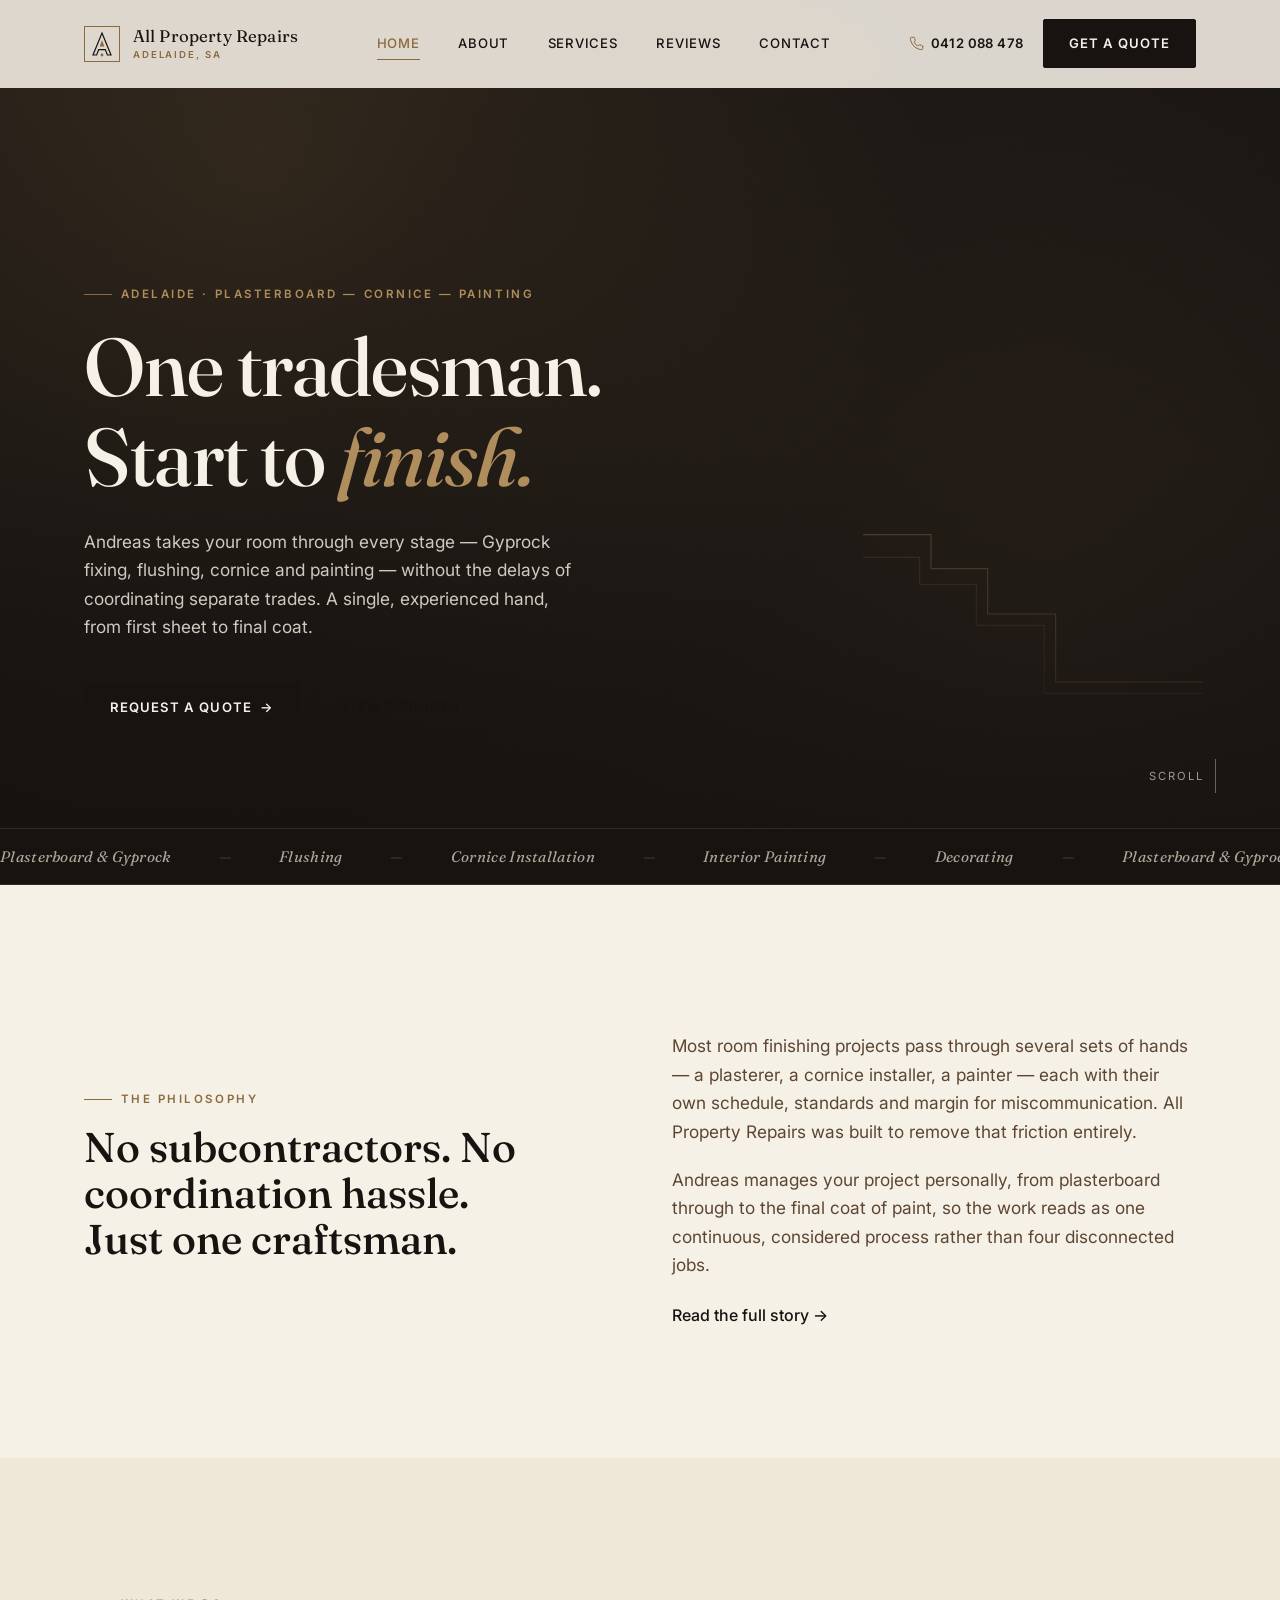
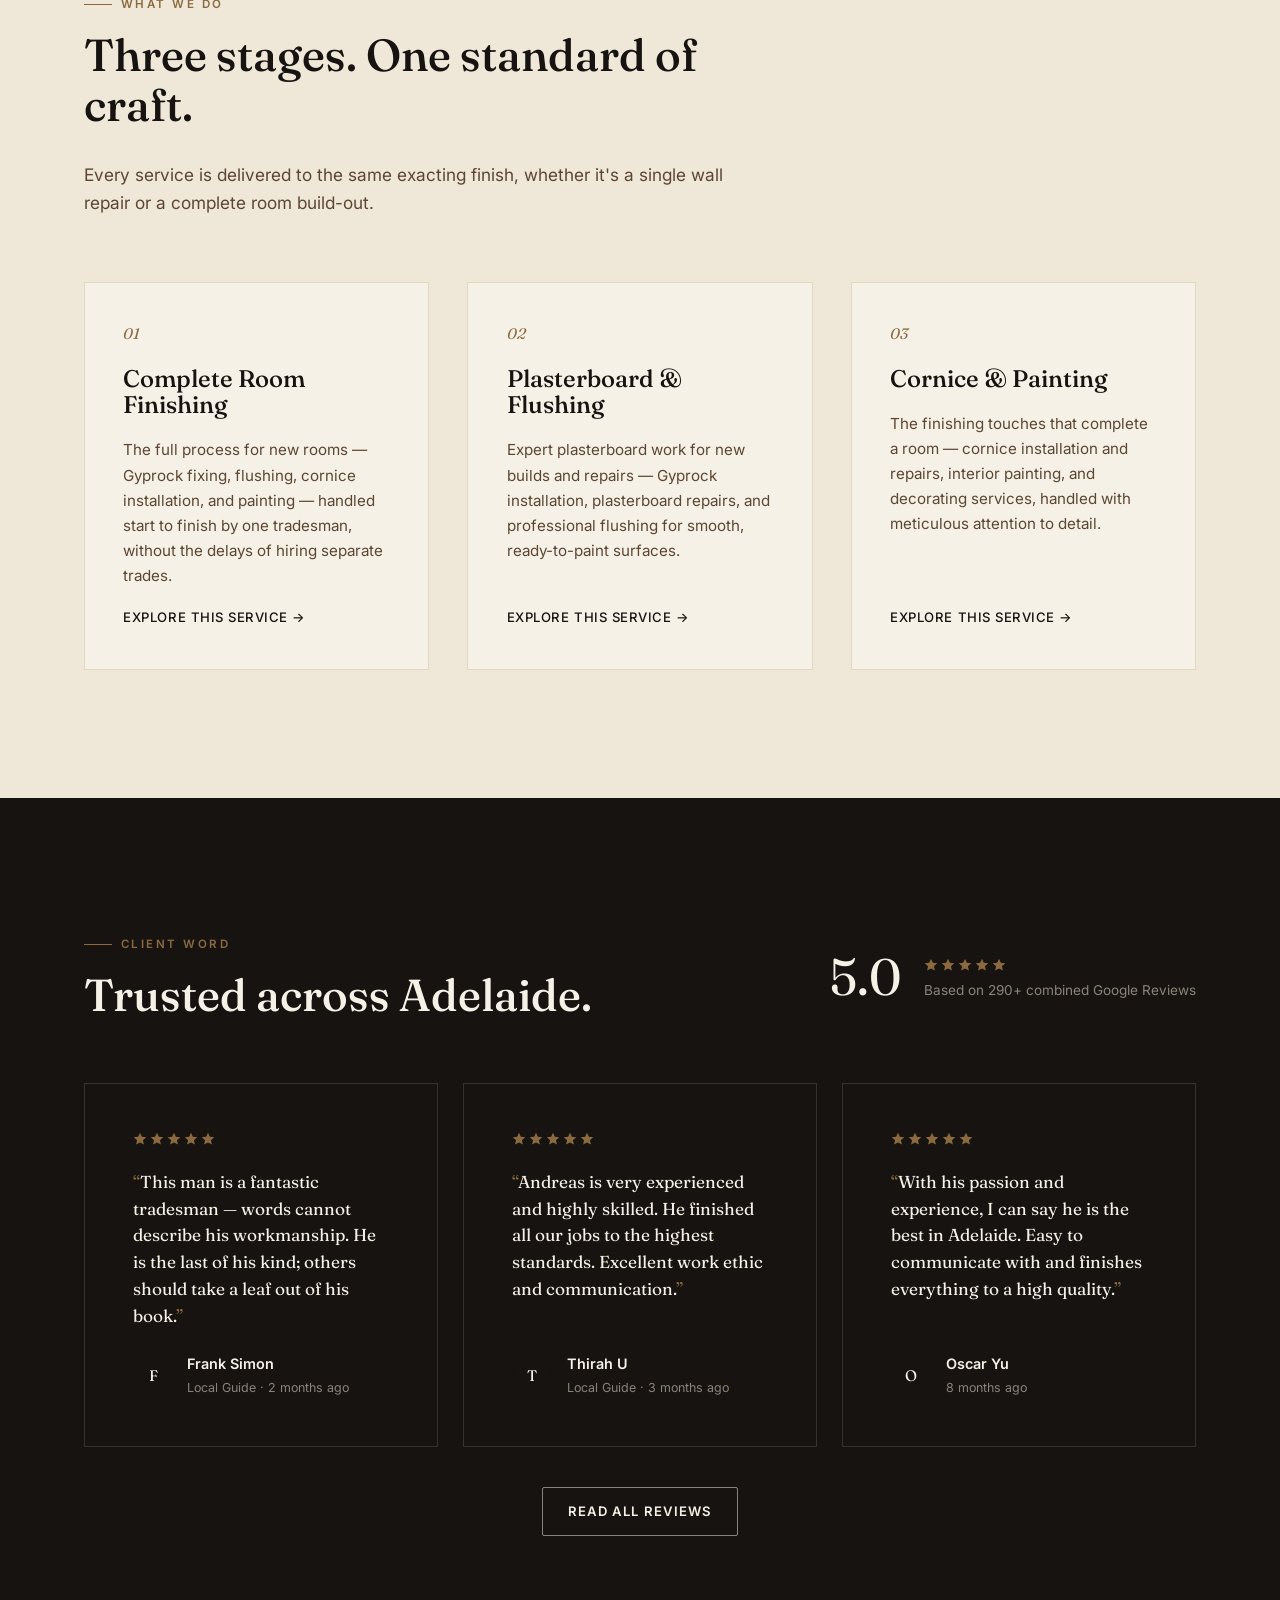
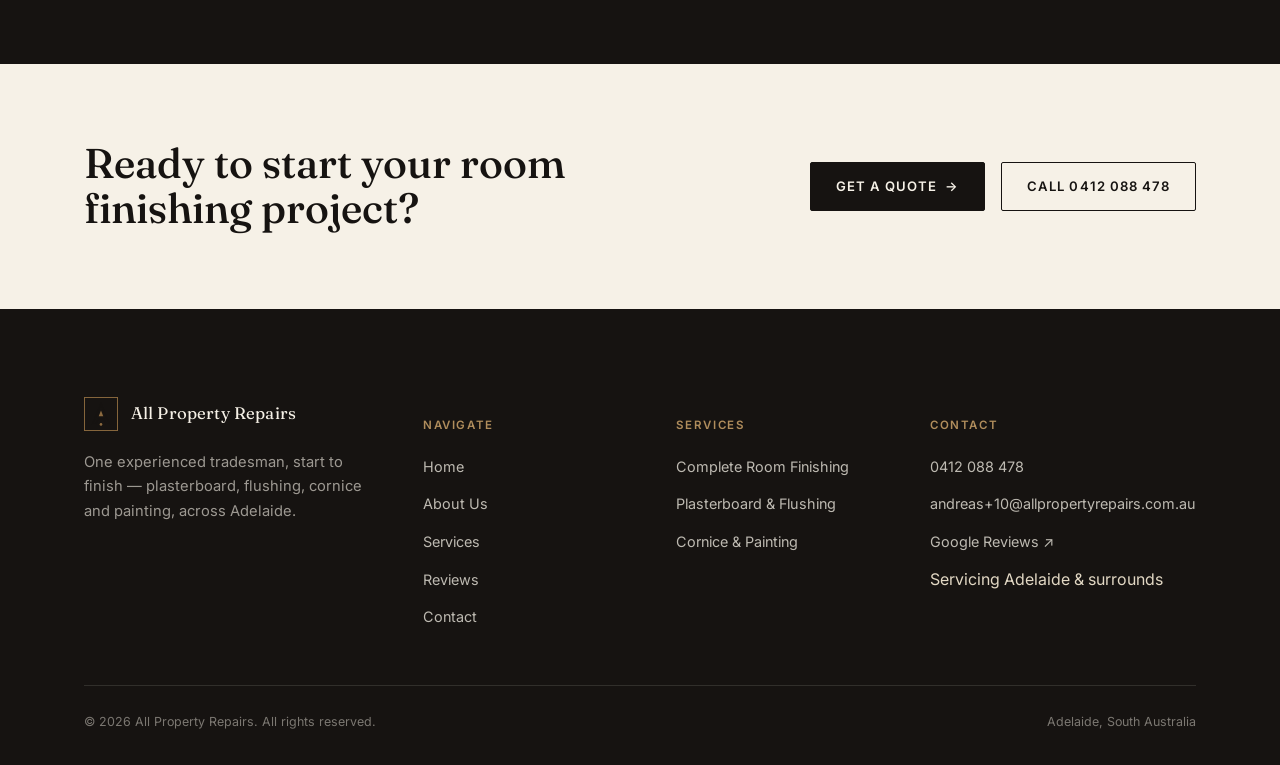
==== index.html @ ee477f28 "Build All Property Repairs site — luxury editorial multi-page design Five-page static HTML/CSS/JS si" ====
<!doctype html>
<html lang="en">
<head>
<meta charset="UTF-8">
<script>document.documentElement.classList.add('js')</script>
<meta name="viewport" content="width=device-width, initial-scale=1.0">
<title>All Property Repairs — One Tradesman, Start to Finish | Adelaide</title>
<meta name="description" content="All Property Repairs — Gyprock plasterboard, flushing, cornice and painting, completed start to finish by one experienced tradesman. Servicing Adelaide.">
<link rel="icon" type="image/svg+xml" href="assets/favicon.svg">
<link rel="stylesheet" href="css/style.css">
</head>
<body>
<a class="skip-link" href="#main">Skip to content</a>

<header class="site-header">
  <div class="container nav-row">
    <a href="index.html" class="brand">
      <img src="assets/logo.svg" alt="" class="brand-mark" width="36" height="36">
      <span class="brand-word">All Property Repairs<small>Adelaide, SA</small></span>
    </a>
    <nav class="nav-links" aria-label="Primary">
      <a href="index.html" aria-current="page">Home</a>
      <a href="about.html">About</a>
      <a href="services.html">Services</a>
      <a href="reviews.html">Reviews</a>
      <a href="contact.html">Contact</a>
    </nav>
    <div class="nav-actions">
      <a class="nav-phone" href="tel:+61412088478">
        <svg viewBox="0 0 24 24" fill="none" stroke-width="1.6" stroke-linecap="round" stroke-linejoin="round"><path d="M22 16.92v3a2 2 0 0 1-2.18 2 19.79 19.79 0 0 1-8.63-3.07 19.5 19.5 0 0 1-6-6 19.79 19.79 0 0 1-3.07-8.67A2 2 0 0 1 4.11 2h3a2 2 0 0 1 2 1.72c.127.96.362 1.903.7 2.81a2 2 0 0 1-.45 2.11L8.09 9.91a16 16 0 0 0 6 6l1.27-1.27a2 2 0 0 1 2.11-.45c.907.338 1.85.573 2.81.7A2 2 0 0 1 22 16.92z"/></svg>
        0412 088 478
      </a>
      <a class="btn btn-primary" href="contact.html">Get a Quote</a>
      <button class="nav-toggle" aria-label="Toggle menu" aria-expanded="false"><span></span><span></span><span></span></button>
    </div>
  </div>
</header>

<div class="mobile-panel">
  <a href="index.html">Home</a>
  <a href="about.html">About</a>
  <a href="services.html">Services</a>
  <a href="reviews.html">Reviews</a>
  <a href="contact.html">Contact</a>
  <a class="btn btn-primary" href="tel:+61412088478">Call 0412 088 478</a>
</div>

<main id="main">

  <!-- HERO — placeholder texture panel stands in for a photograph of finished room/cornice work. Swap .hero-media contents for a real photo when available. -->
  <section class="hero">
    <div class="hero-media">
      <div class="texture-panel">
        <svg class="motif motif-cornice" viewBox="0 0 300 220" preserveAspectRatio="xMidYMid meet">
          <path d="M0 20 H60 V50 H110 V90 H170 V150 H300" />
          <path d="M0 40 H50 V64 H100 V100 H160 V160 H300" opacity="0.5"/>
        </svg>
      </div>
    </div>
    <div class="container hero-inner">
      <span class="eyebrow">Adelaide · Plasterboard — Cornice — Painting</span>
      <h1>One tradesman.<br>Start to <em>finish.</em></h1>
      <p class="hero-lede">Andreas takes your room through every stage — Gyprock fixing, flushing, cornice and painting — without the delays of coordinating separate trades. A single, experienced hand, from first sheet to final coat.</p>
      <div class="hero-actions">
        <a class="btn btn-primary" href="contact.html">Request a Quote <span class="btn-arrow">→</span></a>
        <a class="btn btn-ghost" href="services.html">View Services</a>
      </div>
    </div>
    <div class="hero-scroll"><span>Scroll</span><span class="line"></span></div>
  </section>

  <div class="strip" aria-hidden="true">
    <div class="strip-track">
      <span>Plasterboard &amp; Gyprock</span><span>Flushing</span><span>Cornice Installation</span><span>Interior Painting</span><span>Decorating</span>
      <span>Plasterboard &amp; Gyprock</span><span>Flushing</span><span>Cornice Installation</span><span>Interior Painting</span><span>Decorating</span>
    </div>
  </div>

  <!-- INTRO -->
  <section class="section">
    <div class="container grid-2 reveal">
      <div>
        <span class="eyebrow">The Philosophy</span>
        <h2 style="margin-top:1rem; font-size:clamp(1.9rem,3.4vw,2.6rem); max-width:16ch;">No subcontractors. No coordination hassle. Just one craftsman.</h2>
      </div>
      <div>
        <p class="lede">Most room finishing projects pass through several sets of hands — a plasterer, a cornice installer, a painter — each with their own schedule, standards and margin for miscommunication. All Property Repairs was built to remove that friction entirely.</p>
        <p class="lede" style="margin-top:1.2rem;">Andreas manages your project personally, from plasterboard through to the final coat of paint, so the work reads as one continuous, considered process rather than four disconnected jobs.</p>
        <a class="text-link" href="about.html" style="margin-top:1.4rem; display:inline-block;">Read the full story →</a>
      </div>
    </div>
  </section>

  <!-- PILLARS -->
  <section class="section section--dim">
    <div class="container">
      <div class="kicker-row reveal">
        <div>
          <span class="eyebrow">What We Do</span>
          <h2 style="margin-top:1rem; font-size:clamp(2rem,3.6vw,2.8rem);">Three stages. One standard of craft.</h2>
        </div>
        <p class="lede" style="margin:0;">Every service is delivered to the same exacting finish, whether it's a single wall repair or a complete room build-out.</p>
      </div>

      <div class="grid-3 reveal-stagger">
        <article class="pillar">
          <span class="pillar-num">01</span>
          <h3>Complete Room Finishing</h3>
          <p>The full process for new rooms — Gyprock fixing, flushing, cornice installation, and painting — handled start to finish by one tradesman, without the delays of hiring separate trades.</p>
          <a class="text-link" href="services.html#room-finishing">Explore this service →</a>
        </article>
        <article class="pillar">
          <span class="pillar-num">02</span>
          <h3>Plasterboard &amp; Flushing</h3>
          <p>Expert plasterboard work for new builds and repairs — Gyprock installation, plasterboard repairs, and professional flushing for smooth, ready-to-paint surfaces.</p>
          <a class="text-link" href="services.html#plasterboard">Explore this service →</a>
        </article>
        <article class="pillar">
          <span class="pillar-num">03</span>
          <h3>Cornice &amp; Painting</h3>
          <p>The finishing touches that complete a room — cornice installation and repairs, interior painting, and decorating services, handled with meticulous attention to detail.</p>
          <a class="text-link" href="services.html#cornice-painting">Explore this service →</a>
        </article>
      </div>
    </div>
  </section>

  <!-- REVIEW TEASER -->
  <section class="section section--ink">
    <div class="container">
      <div class="kicker-row reveal">
        <div>
          <span class="eyebrow">Client Word</span>
          <h2 style="margin-top:1rem; font-size:clamp(2rem,3.6vw,2.8rem); color:var(--bone);">Trusted across Adelaide.</h2>
        </div>
        <div class="rating-summary">
          <span class="num" style="color:var(--bone);">5.0</span>
          <div>
            <span class="stars" aria-hidden="true">
              <svg viewBox="0 0 20 20"><path d="M10 1l2.6 5.9 6.4.6-4.8 4.3 1.4 6.2L10 14.9 4.4 18l1.4-6.2L1 7.5l6.4-.6L10 1z"/></svg>
              <svg viewBox="0 0 20 20"><path d="M10 1l2.6 5.9 6.4.6-4.8 4.3 1.4 6.2L10 14.9 4.4 18l1.4-6.2L1 7.5l6.4-.6L10 1z"/></svg>
              <svg viewBox="0 0 20 20"><path d="M10 1l2.6 5.9 6.4.6-4.8 4.3 1.4 6.2L10 14.9 4.4 18l1.4-6.2L1 7.5l6.4-.6L10 1z"/></svg>
              <svg viewBox="0 0 20 20"><path d="M10 1l2.6 5.9 6.4.6-4.8 4.3 1.4 6.2L10 14.9 4.4 18l1.4-6.2L1 7.5l6.4-.6L10 1z"/></svg>
              <svg viewBox="0 0 20 20"><path d="M10 1l2.6 5.9 6.4.6-4.8 4.3 1.4 6.2L10 14.9 4.4 18l1.4-6.2L1 7.5l6.4-.6L10 1z"/></svg>
            </span>
            <p class="meta">Based on 290+ combined Google Reviews</p>
          </div>
        </div>
      </div>

      <div class="teaser-grid reveal-stagger">
        <article class="review-card" style="background:transparent; border-color:rgba(246,241,231,0.14);">
          <span class="stars" aria-hidden="true">
            <svg viewBox="0 0 20 20"><path d="M10 1l2.6 5.9 6.4.6-4.8 4.3 1.4 6.2L10 14.9 4.4 18l1.4-6.2L1 7.5l6.4-.6L10 1z"/></svg>
            <svg viewBox="0 0 20 20"><path d="M10 1l2.6 5.9 6.4.6-4.8 4.3 1.4 6.2L10 14.9 4.4 18l1.4-6.2L1 7.5l6.4-.6L10 1z"/></svg>
            <svg viewBox="0 0 20 20"><path d="M10 1l2.6 5.9 6.4.6-4.8 4.3 1.4 6.2L10 14.9 4.4 18l1.4-6.2L1 7.5l6.4-.6L10 1z"/></svg>
            <svg viewBox="0 0 20 20"><path d="M10 1l2.6 5.9 6.4.6-4.8 4.3 1.4 6.2L10 14.9 4.4 18l1.4-6.2L1 7.5l6.4-.6L10 1z"/></svg>
            <svg viewBox="0 0 20 20"><path d="M10 1l2.6 5.9 6.4.6-4.8 4.3 1.4 6.2L10 14.9 4.4 18l1.4-6.2L1 7.5l6.4-.6L10 1z"/></svg>
          </span>
          <p class="review-quote" style="color:var(--bone);">This man is a fantastic tradesman — words cannot describe his workmanship. He is the last of his kind; others should take a leaf out of his book.</p>
          <div class="review-byline">
            <span class="review-avatar">F</span>
            <div><p class="review-name" style="color:var(--bone);">Frank Simon</p><p class="review-date">Local Guide · 2 months ago</p></div>
          </div>
        </article>
        <article class="review-card" style="background:transparent; border-color:rgba(246,241,231,0.14);">
          <span class="stars" aria-hidden="true">
            <svg viewBox="0 0 20 20"><path d="M10 1l2.6 5.9 6.4.6-4.8 4.3 1.4 6.2L10 14.9 4.4 18l1.4-6.2L1 7.5l6.4-.6L10 1z"/></svg>
            <svg viewBox="0 0 20 20"><path d="M10 1l2.6 5.9 6.4.6-4.8 4.3 1.4 6.2L10 14.9 4.4 18l1.4-6.2L1 7.5l6.4-.6L10 1z"/></svg>
            <svg viewBox="0 0 20 20"><path d="M10 1l2.6 5.9 6.4.6-4.8 4.3 1.4 6.2L10 14.9 4.4 18l1.4-6.2L1 7.5l6.4-.6L10 1z"/></svg>
            <svg viewBox="0 0 20 20"><path d="M10 1l2.6 5.9 6.4.6-4.8 4.3 1.4 6.2L10 14.9 4.4 18l1.4-6.2L1 7.5l6.4-.6L10 1z"/></svg>
            <svg viewBox="0 0 20 20"><path d="M10 1l2.6 5.9 6.4.6-4.8 4.3 1.4 6.2L10 14.9 4.4 18l1.4-6.2L1 7.5l6.4-.6L10 1z"/></svg>
          </span>
          <p class="review-quote" style="color:var(--bone);">Andreas is very experienced and highly skilled. He finished all our jobs to the highest standards. Excellent work ethic and communication.</p>
          <div class="review-byline">
            <span class="review-avatar">T</span>
            <div><p class="review-name" style="color:var(--bone);">Thirah U</p><p class="review-date">Local Guide · 3 months ago</p></div>
          </div>
        </article>
        <article class="review-card" style="background:transparent; border-color:rgba(246,241,231,0.14);">
          <span class="stars" aria-hidden="true">
            <svg viewBox="0 0 20 20"><path d="M10 1l2.6 5.9 6.4.6-4.8 4.3 1.4 6.2L10 14.9 4.4 18l1.4-6.2L1 7.5l6.4-.6L10 1z"/></svg>
            <svg viewBox="0 0 20 20"><path d="M10 1l2.6 5.9 6.4.6-4.8 4.3 1.4 6.2L10 14.9 4.4 18l1.4-6.2L1 7.5l6.4-.6L10 1z"/></svg>
            <svg viewBox="0 0 20 20"><path d="M10 1l2.6 5.9 6.4.6-4.8 4.3 1.4 6.2L10 14.9 4.4 18l1.4-6.2L1 7.5l6.4-.6L10 1z"/></svg>
            <svg viewBox="0 0 20 20"><path d="M10 1l2.6 5.9 6.4.6-4.8 4.3 1.4 6.2L10 14.9 4.4 18l1.4-6.2L1 7.5l6.4-.6L10 1z"/></svg>
            <svg viewBox="0 0 20 20"><path d="M10 1l2.6 5.9 6.4.6-4.8 4.3 1.4 6.2L10 14.9 4.4 18l1.4-6.2L1 7.5l6.4-.6L10 1z"/></svg>
          </span>
          <p class="review-quote" style="color:var(--bone);">With his passion and experience, I can say he is the best in Adelaide. Easy to communicate with and finishes everything to a high quality.</p>
          <div class="review-byline">
            <span class="review-avatar">O</span>
            <div><p class="review-name" style="color:var(--bone);">Oscar Yu</p><p class="review-date">8 months ago</p></div>
          </div>
        </article>
      </div>

      <div style="margin-top:2.5rem; text-align:center;">
        <a class="btn btn-ghost" href="reviews.html">Read All Reviews</a>
      </div>
    </div>
  </section>

  <!-- CTA -->
  <section class="section section--tight">
    <div class="container cta-band reveal">
      <h2 style="font-size:clamp(1.9rem,3.4vw,2.6rem);">Ready to start your room finishing project?</h2>
      <div style="display:flex; gap:1rem; flex-wrap:wrap;">
        <a class="btn btn-primary" href="contact.html">Get a Quote <span class="btn-arrow">→</span></a>
        <a class="btn btn-ghost" href="tel:+61412088478">Call 0412 088 478</a>
      </div>
    </div>
  </section>

</main>

<footer class="site-footer">
  <div class="container">
    <div class="footer-grid">
      <div>
        <div class="footer-brand">
          <img src="assets/logo.svg" alt="" width="34" height="34">
          <span class="brand-word">All Property Repairs</span>
        </div>
        <p class="footer-tagline">One experienced tradesman, start to finish — plasterboard, flushing, cornice and painting, across Adelaide.</p>
      </div>
      <div class="footer-col">
        <h5>Navigate</h5>
        <ul>
          <li><a href="index.html">Home</a></li>
          <li><a href="about.html">About Us</a></li>
          <li><a href="services.html">Services</a></li>
          <li><a href="reviews.html">Reviews</a></li>
          <li><a href="contact.html">Contact</a></li>
        </ul>
      </div>
      <div class="footer-col">
        <h5>Services</h5>
        <ul>
          <li><a href="services.html#room-finishing">Complete Room Finishing</a></li>
          <li><a href="services.html#plasterboard">Plasterboard &amp; Flushing</a></li>
          <li><a href="services.html#cornice-painting">Cornice &amp; Painting</a></li>
        </ul>
      </div>
      <div class="footer-col">
        <h5>Contact</h5>
        <ul>
          <li><a href="tel:+61412088478">0412 088 478</a></li>
          <li><a href="mailto:andreas+10@allpropertyrepairs.com.au">andreas+10@allpropertyrepairs.com.au</a></li>
          <li><a href="https://maps.app.goo.gl/VsacdQQxWC1RT7kN8" target="_blank" rel="noopener">Google Reviews ↗</a></li>
          <li>Servicing Adelaide &amp; surrounds</li>
        </ul>
      </div>
    </div>
    <div class="footer-bottom">
      <span>© 2026 All Property Repairs. All rights reserved.</span>
      <span>Adelaide, South Australia</span>
    </div>
  </div>
</footer>

<script src="js/main.js"></script>
</body>
</html>
---- css/style.css ----
/* =========================================================================
   All Property Repairs — "The Sole Craftsman" design system
   One tradesman, start to finish. Editorial, restrained, materials-led.
   ========================================================================= */

@import url('https://fonts.googleapis.com/css2?family=Fraunces:ital,opsz,wght@0,9..144,300;0,9..144,400;0,9..144,500;0,9..144,600;1,9..144,400;1,9..144,500&family=Inter:wght@300;400;500;600&display=swap');

:root {
  /* Palette */
  --ink: #161311;
  --ink-soft: #2b2622;
  --bone: #f6f1e7;
  --bone-dim: #efe8d9;
  --bone-line: #e2d8c4;
  --brass: #8c6a3f;
  --brass-light: #b08d5c;
  --umber: #5c4632;
  --stone: #8a8378;
  --stone-light: #b8b1a4;
  --ok: #4c6b4f;
  --err: #8c3f3f;

  /* Type */
  --font-display: 'Fraunces', Georgia, 'Times New Roman', serif;
  --font-body: 'Inter', -apple-system, BlinkMacSystemFont, sans-serif;

  /* Rhythm */
  --gutter: clamp(1.5rem, 5vw, 5rem);
  --section-y: clamp(4.5rem, 10vw, 9rem);
  --radius: 2px;
  --ease: cubic-bezier(0.22, 1, 0.36, 1);
  --nav-h: 88px;
}

* { box-sizing: border-box; }
html { scroll-behavior: smooth; }
@media (prefers-reduced-motion: reduce) {
  html { scroll-behavior: auto; }
  * { animation-duration: 0.001ms !important; animation-iteration-count: 1 !important; transition-duration: 0.001ms !important; }
}

body {
  margin: 0;
  background: var(--bone);
  color: var(--ink);
  font-family: var(--font-body);
  font-weight: 400;
  font-size: 16px;
  line-height: 1.65;
  -webkit-font-smoothing: antialiased;
  text-rendering: optimizeLegibility;
}

img { max-width: 100%; display: block; }
a { color: inherit; text-decoration: none; }
button { font-family: inherit; cursor: pointer; }
ul { margin: 0; padding: 0; list-style: none; }
h1, h2, h3, h4 { font-family: var(--font-display); font-weight: 500; line-height: 1.1; margin: 0; color: var(--ink); }
p { margin: 0; }

.container {
  max-width: 1240px;
  margin-inline: auto;
  padding-inline: var(--gutter);
}

.eyebrow {
  display: inline-flex;
  align-items: center;
  gap: 0.75em;
  font-family: var(--font-body);
  font-size: 0.72rem;
  letter-spacing: 0.22em;
  text-transform: uppercase;
  color: var(--brass);
  font-weight: 600;
}
.eyebrow::before {
  content: '';
  width: 28px;
  height: 1px;
  background: var(--brass);
  display: inline-block;
}

.section { padding-block: var(--section-y); }
.section--tight { padding-block: clamp(3rem, 6vw, 5rem); }
.section--ink { background: var(--ink); color: var(--bone); }
.section--ink h1, .section--ink h2, .section--ink h3 { color: var(--bone); }
.section--dim { background: var(--bone-dim); }

.hr {
  border: none;
  border-top: 1px solid var(--bone-line);
  margin: 0;
}
.section--ink .hr { border-top-color: rgba(246,241,231,0.14); }

/* ---------------------------------------------------------------------
   Buttons
   --------------------------------------------------------------------- */
.btn {
  position: relative;
  display: inline-flex;
  align-items: center;
  gap: 0.6em;
  padding: 0.95em 1.9em;
  font-size: 0.82rem;
  letter-spacing: 0.08em;
  text-transform: uppercase;
  font-weight: 600;
  border: 1px solid transparent;
  border-radius: var(--radius);
  transition: all 0.45s var(--ease);
  white-space: nowrap;
}
.btn-primary {
  background: var(--ink);
  color: var(--bone);
  border-color: var(--ink);
}
.btn-primary:hover { background: var(--brass); border-color: var(--brass); color: var(--ink); transform: translateY(-2px); }
.btn-ghost {
  background: transparent;
  color: var(--ink);
  border-color: var(--ink);
}
.btn-ghost:hover { background: var(--ink); color: var(--bone); transform: translateY(-2px); }
.section--ink .btn-ghost { color: var(--bone); border-color: rgba(246,241,231,0.5); }
.section--ink .btn-ghost:hover { background: var(--bone); color: var(--ink); border-color: var(--bone); }
.btn-arrow { transition: transform 0.4s var(--ease); }
.btn:hover .btn-arrow { transform: translateX(4px); }

.text-link {
  position: relative;
  font-weight: 500;
  padding-bottom: 2px;
  background-image: linear-gradient(var(--brass), var(--brass));
  background-size: 0% 1px;
  background-position: left bottom;
  background-repeat: no-repeat;
  transition: background-size 0.4s var(--ease);
}
.text-link:hover { background-size: 100% 1px; }

/* ---------------------------------------------------------------------
   Nav
   --------------------------------------------------------------------- */
.site-header {
  position: fixed;
  top: 0; left: 0; right: 0;
  z-index: 500;
  height: var(--nav-h);
  display: flex;
  align-items: center;
  background: rgba(246,241,231,0.88);
  backdrop-filter: saturate(140%) blur(10px);
  -webkit-backdrop-filter: saturate(140%) blur(10px);
  border-bottom: 1px solid transparent;
  transition: height 0.45s var(--ease), border-color 0.45s var(--ease), background 0.45s var(--ease);
}
.site-header.is-condensed {
  height: 66px;
  border-bottom-color: var(--bone-line);
}
.nav-row {
  width: 100%;
  display: flex;
  align-items: center;
  justify-content: space-between;
  gap: 2rem;
}
.brand {
  display: flex;
  align-items: center;
  gap: 0.8rem;
  flex-shrink: 0;
}
.brand-mark { width: 36px; height: 36px; flex-shrink: 0; }
.brand-word {
  font-family: var(--font-display);
  font-size: 1.05rem;
  letter-spacing: 0.01em;
  line-height: 1.15;
}
.brand-word small {
  display: block;
  font-family: var(--font-body);
  font-size: 0.6rem;
  letter-spacing: 0.2em;
  text-transform: uppercase;
  color: var(--brass);
  font-weight: 600;
  margin-top: 2px;
}

.nav-links {
  display: flex;
  align-items: center;
  gap: clamp(1.4rem, 3vw, 2.6rem);
}
.nav-links a {
  position: relative;
  font-size: 0.82rem;
  letter-spacing: 0.06em;
  text-transform: uppercase;
  font-weight: 500;
  padding-block: 6px;
}
.nav-links a::after {
  content: '';
  position: absolute;
  left: 0; right: 0; bottom: 0;
  height: 1px;
  background: var(--brass);
  transform: scaleX(0);
  transform-origin: left;
  transition: transform 0.4s var(--ease);
}
.nav-links a:hover::after,
.nav-links a[aria-current="page"]::after { transform: scaleX(1); }
.nav-links a[aria-current="page"] { color: var(--brass); }

.nav-actions { display: flex; align-items: center; gap: 1.2rem; }
.nav-phone {
  display: flex;
  align-items: center;
  gap: 0.5em;
  font-size: 0.82rem;
  font-weight: 600;
  letter-spacing: 0.03em;
}
.nav-phone svg { width: 15px; height: 15px; stroke: var(--brass); }

.nav-toggle {
  display: none;
  flex-direction: column;
  gap: 5px;
  background: none;
  border: none;
  padding: 6px;
  z-index: 600;
}
.nav-toggle span {
  width: 24px; height: 1.5px; background: var(--ink);
  transition: transform 0.35s var(--ease), opacity 0.35s var(--ease);
}
.nav-toggle.is-open span:nth-child(1) { transform: translateY(6.5px) rotate(45deg); }
.nav-toggle.is-open span:nth-child(2) { opacity: 0; }
.nav-toggle.is-open span:nth-child(3) { transform: translateY(-6.5px) rotate(-45deg); }

.mobile-panel {
  position: fixed;
  inset: 0;
  top: var(--nav-h);
  background: var(--bone);
  z-index: 400;
  display: flex;
  flex-direction: column;
  justify-content: center;
  gap: 2rem;
  padding: 2rem var(--gutter) 4rem;
  transform: translateY(-8px);
  opacity: 0;
  visibility: hidden;
  transition: opacity 0.4s var(--ease), transform 0.4s var(--ease), visibility 0.4s;
}
.mobile-panel.is-open { opacity: 1; transform: translateY(0); visibility: visible; }
.mobile-panel a {
  font-family: var(--font-display);
  font-size: 2rem;
  font-weight: 500;
  border-bottom: 1px solid var(--bone-line);
  padding-bottom: 1rem;
}
.mobile-panel .btn { align-self: flex-start; margin-top: 1rem; }

body.nav-open { overflow: hidden; }

@media (max-width: 880px) {
  .nav-links, .nav-phone, .nav-actions .btn-primary { display: none; }
  .nav-toggle { display: flex; }
}

/* ---------------------------------------------------------------------
   Hero
   --------------------------------------------------------------------- */
.hero {
  min-height: 92vh;
  display: flex;
  align-items: flex-end;
  padding-top: var(--nav-h);
  position: relative;
  overflow: hidden;
  background: var(--ink);
  color: var(--bone);
}
.hero-media {
  position: absolute;
  inset: 0;
  z-index: 0;
}
.hero-media .texture-panel { width: 100%; height: 100%; }
.hero-media::after {
  content: '';
  position: absolute;
  inset: 0;
  background: linear-gradient(180deg, rgba(22,19,17,0.35) 0%, rgba(22,19,17,0.55) 55%, rgba(22,19,17,0.94) 100%);
}
.hero-inner {
  position: relative;
  z-index: 2;
  width: 100%;
  padding-block: clamp(3rem, 8vw, 6rem);
}
.hero .eyebrow { color: var(--brass-light); }
.hero h1 {
  color: var(--bone);
  font-size: clamp(2.6rem, 6.4vw, 5.4rem);
  max-width: 16ch;
  margin-top: 1.1rem;
  letter-spacing: -0.01em;
}
.hero h1 em {
  font-style: italic;
  color: var(--brass-light);
}
.hero-lede {
  max-width: 46ch;
  margin-top: 1.6rem;
  font-size: 1.08rem;
  color: rgba(246,241,231,0.82);
}
.hero-actions { display: flex; gap: 1rem; flex-wrap: wrap; margin-top: 2.6rem; }
.hero-scroll {
  position: absolute;
  right: var(--gutter);
  bottom: 2.2rem;
  z-index: 2;
  display: flex;
  align-items: center;
  gap: 0.7rem;
  color: rgba(246,241,231,0.6);
  font-size: 0.7rem;
  letter-spacing: 0.18em;
  text-transform: uppercase;
}
.hero-scroll .line { width: 1px; height: 34px; background: rgba(246,241,231,0.35); position: relative; overflow: hidden; }
.hero-scroll .line::after {
  content: ''; position: absolute; top: -100%; left: 0; width: 100%; height: 100%;
  background: var(--brass-light); animation: scrollline 2.2s var(--ease) infinite;
}
@keyframes scrollline { 0% { top: -100%; } 60% { top: 100%; } 100% { top: 100%; } }

/* ---------------------------------------------------------------------
   Texture panels (placeholder imagery — CSS/SVG built, no external assets)
   --------------------------------------------------------------------- */
.texture-panel {
  position: relative;
  background: var(--ink);
  overflow: hidden;
  isolation: isolate;
}
.texture-panel::before {
  content: '';
  position: absolute; inset: 0;
  background-image:
    radial-gradient(circle at 20% 20%, rgba(140,106,63,0.35), transparent 55%),
    radial-gradient(circle at 82% 78%, rgba(92,70,50,0.55), transparent 60%),
    linear-gradient(155deg, #201b17 0%, #161311 45%, #0f0d0b 100%);
}
.texture-panel::after {
  content: '';
  position: absolute; inset: 0;
  opacity: 0.5;
  background-image: url("data:image/svg+xml,%3Csvg xmlns='http://www.w3.org/2000/svg' width='160' height='160'%3E%3Cfilter id='n'%3E%3CfeTurbulence type='fractalNoise' baseFrequency='0.9' numOctaves='2' stitchTiles='stitch'/%3E%3CfeColorMatrix type='saturate' values='0'/%3E%3C/filter%3E%3Crect width='100%25' height='100%25' filter='url(%23n)' opacity='0.28'/%3E%3C/svg%3E");
  mix-blend-mode: overlay;
}
.texture-panel .motif { position: absolute; z-index: 1; opacity: 0.9; }
.texture-panel--bone {
  background: var(--bone-dim);
}
.texture-panel--bone::before {
  background-image:
    radial-gradient(circle at 15% 15%, rgba(140,106,63,0.18), transparent 55%),
    linear-gradient(155deg, #f2ead9 0%, #efe8d9 60%, #e6dcc4 100%);
}
.texture-panel--bone::after { opacity: 0.18; }

/* Cornice-profile line motif (SVG, inline) */
.motif-cornice {
  position: absolute; right: 6%; bottom: 8%; width: 46%; max-width: 340px;
  stroke: var(--brass-light); stroke-width: 1; fill: none; opacity: 0.55;
}
.texture-panel--bone .motif-cornice { stroke: var(--brass); opacity: 0.4; }

/* ---------------------------------------------------------------------
   Marquee strip
   --------------------------------------------------------------------- */
.strip {
  background: var(--ink);
  color: var(--bone-line);
  padding-block: 0.9rem;
  overflow: hidden;
  white-space: nowrap;
  border-top: 1px solid rgba(246,241,231,0.1);
  border-bottom: 1px solid rgba(246,241,231,0.1);
}
.strip-track {
  display: inline-flex;
  gap: 3rem;
  animation: marquee 34s linear infinite;
}
.strip-track span {
  font-family: var(--font-display);
  font-style: italic;
  font-size: 0.95rem;
  letter-spacing: 0.02em;
  opacity: 0.75;
  display: inline-flex;
  align-items: center;
  gap: 3rem;
}
.strip-track span::after { content: '—'; color: var(--brass); opacity: 0.8; font-style: normal; }
@keyframes marquee { from { transform: translateX(0); } to { transform: translateX(-50%); } }

/* ---------------------------------------------------------------------
   Grid / layout helpers
   --------------------------------------------------------------------- */
.grid-2 { display: grid; grid-template-columns: 1fr 1fr; gap: clamp(2rem, 5vw, 5rem); align-items: center; }
.grid-3 { display: grid; grid-template-columns: repeat(3, 1fr); gap: clamp(1.5rem, 3vw, 2.5rem); }
@media (max-width: 900px) {
  .grid-2 { grid-template-columns: 1fr; }
  .grid-3 { grid-template-columns: 1fr; }
}

.kicker-row {
  display: flex; align-items: flex-end; justify-content: space-between; gap: 2rem;
  margin-bottom: clamp(2.5rem, 5vw, 4rem);
  flex-wrap: wrap;
}
.kicker-row h2 { max-width: 22ch; }

.lede { font-size: 1.08rem; color: var(--umber); max-width: 62ch; margin-top: 1.2rem; }
.section--ink .lede { color: rgba(246,241,231,0.75); }

/* ---------------------------------------------------------------------
   Reveal on scroll
   --------------------------------------------------------------------- */
.reveal { transition: opacity 0.9s var(--ease), transform 0.9s var(--ease); }
.js .reveal { opacity: 0; transform: translateY(28px); }
.reveal.is-visible { opacity: 1; transform: translateY(0); }
.reveal-stagger > * { transition: opacity 0.8s var(--ease), transform 0.8s var(--ease); }
.js .reveal-stagger > * { opacity: 0; transform: translateY(24px); }
.reveal-stagger.is-visible > * { opacity: 1; transform: translateY(0); }
.reveal-stagger.is-visible > *:nth-child(1) { transition-delay: 0.02s; }
.reveal-stagger.is-visible > *:nth-child(2) { transition-delay: 0.12s; }
.reveal-stagger.is-visible > *:nth-child(3) { transition-delay: 0.22s; }
.reveal-stagger.is-visible > *:nth-child(4) { transition-delay: 0.32s; }

/* ---------------------------------------------------------------------
   Pillar / service cards
   --------------------------------------------------------------------- */
.pillar {
  border: 1px solid var(--bone-line);
  padding: clamp(1.8rem, 3vw, 2.6rem);
  background: var(--bone);
  transition: border-color 0.4s var(--ease), transform 0.4s var(--ease), box-shadow 0.4s var(--ease);
  display: flex; flex-direction: column; gap: 1.2rem; height: 100%;
}
.pillar:hover {
  border-color: var(--brass);
  transform: translateY(-6px);
  box-shadow: 0 24px 48px -28px rgba(22,19,17,0.35);
}
.pillar-num {
  font-family: var(--font-display);
  font-style: italic;
  font-size: 0.95rem;
  color: var(--brass);
}
.pillar h3 { font-size: 1.5rem; }
.pillar p { color: var(--umber); font-size: 0.95rem; }
.pillar .text-link { margin-top: auto; font-size: 0.82rem; letter-spacing: 0.04em; text-transform: uppercase; }

/* ---------------------------------------------------------------------
   Service detail blocks
   --------------------------------------------------------------------- */
.service-block { padding-block: clamp(3.5rem, 8vw, 7rem); }
.service-block + .service-block { border-top: 1px solid var(--bone-line); }
.service-figure { aspect-ratio: 4/5; }
.process-list { margin-top: 2.2rem; display: flex; flex-direction: column; gap: 0; }
.process-item {
  display: grid; grid-template-columns: 64px 1fr; gap: 1.2rem;
  padding-block: 1.4rem; border-top: 1px solid var(--bone-line);
}
.process-item:last-child { border-bottom: 1px solid var(--bone-line); }
.process-item .num { font-family: var(--font-display); font-style: italic; font-size: 1.3rem; color: var(--brass); }
.process-item h4 { font-size: 1.05rem; margin-bottom: 0.4rem; font-family: var(--font-body); font-weight: 600; }
.process-item p { color: var(--stone); font-size: 0.92rem; }

/* ---------------------------------------------------------------------
   Reviews / carousel
   --------------------------------------------------------------------- */
.stars { display: inline-flex; gap: 3px; color: var(--brass); }
.stars svg { width: 14px; height: 14px; fill: var(--brass); }
.rating-summary {
  display: flex; align-items: center; gap: 1.4rem; flex-wrap: wrap;
}
.rating-summary .num { font-family: var(--font-display); font-size: 3.2rem; }
.rating-summary .meta { font-size: 0.85rem; color: var(--stone); }

.carousel { position: relative; margin-top: clamp(2rem, 4vw, 3rem); }
.carousel-track-wrap { overflow: hidden; }
.carousel-track { display: flex; transition: transform 0.65s var(--ease); }
.review-card {
  flex: 0 0 100%;
  padding: clamp(1.8rem, 4vw, 3rem);
  background: var(--bone-dim);
  border: 1px solid var(--bone-line);
  display: flex;
  flex-direction: column;
  gap: 1.4rem;
  min-height: 260px;
}
@media (min-width: 760px) {
  .review-card { flex: 0 0 50%; margin-right: 0; }
}
@media (min-width: 1100px) {
  .review-card { flex: 0 0 33.333%; }
}
.review-card-inner { padding-right: clamp(0.5rem, 1vw, 1.2rem); }
.review-quote { font-family: var(--font-display); font-size: 1.08rem; line-height: 1.55; color: var(--ink); flex: 1; }
.review-quote::before { content: '\201C'; color: var(--brass); }
.review-quote::after { content: '\201D'; color: var(--brass); }
.review-byline { display: flex; align-items: center; gap: 0.9rem; }
.review-avatar {
  width: 40px; height: 40px; border-radius: 50%;
  background: var(--ink); color: var(--bone);
  display: flex; align-items: center; justify-content: center;
  font-family: var(--font-display); font-size: 0.95rem; flex-shrink: 0;
}
.review-name { font-weight: 600; font-size: 0.9rem; }
.review-date { font-size: 0.78rem; color: var(--stone); margin-top: 2px; }

.carousel-controls {
  display: flex; align-items: center; justify-content: space-between;
  margin-top: 2rem; gap: 1.5rem; flex-wrap: wrap;
}
.carousel-dots { display: flex; gap: 0.5rem; flex-wrap: wrap; }
.carousel-dots button {
  width: 8px; height: 8px; border-radius: 50%; border: 1px solid var(--brass);
  background: transparent; padding: 0; transition: all 0.35s var(--ease);
}
.carousel-dots button[aria-current="true"] { background: var(--brass); width: 22px; border-radius: 4px; }
.carousel-arrows { display: flex; gap: 0.7rem; }
.carousel-arrows button {
  width: 44px; height: 44px; border-radius: 50%; border: 1px solid var(--ink);
  background: transparent; display: flex; align-items: center; justify-content: center;
  transition: all 0.35s var(--ease);
}
.carousel-arrows button:hover { background: var(--ink); border-color: var(--ink); }
.carousel-arrows button:hover svg { stroke: var(--bone); }
.carousel-arrows svg { width: 16px; height: 16px; stroke: var(--ink); transition: stroke 0.35s var(--ease); }

/* ---------------------------------------------------------------------
   Testimonial teaser (home)
   --------------------------------------------------------------------- */
.teaser-grid { display: grid; grid-template-columns: repeat(3, 1fr); gap: 1.6rem; }
@media (max-width: 900px) { .teaser-grid { grid-template-columns: 1fr; } }

/* ---------------------------------------------------------------------
   CTA band
   --------------------------------------------------------------------- */
.cta-band {
  display: flex; align-items: center; justify-content: space-between; gap: 2rem;
  flex-wrap: wrap;
}
.cta-band h2 { max-width: 20ch; }

/* ---------------------------------------------------------------------
   About page specifics
   --------------------------------------------------------------------- */
.stat-row { display: grid; grid-template-columns: repeat(3, 1fr); gap: 1.5rem; margin-top: 2.5rem; }
@media (max-width: 700px) { .stat-row { grid-template-columns: 1fr 1fr; } }
.stat { border-top: 1px solid var(--bone-line); padding-top: 1rem; }
.section--ink .stat { border-top-color: rgba(246,241,231,0.2); }
.stat .num { font-family: var(--font-display); font-size: 2.4rem; color: var(--brass); display: block; }
.stat .label { font-size: 0.78rem; letter-spacing: 0.06em; text-transform: uppercase; color: var(--stone); }

.value-list { display: flex; flex-direction: column; margin-top: 1rem; }
.value-item {
  display: grid; grid-template-columns: 40px 1fr; gap: 1.2rem;
  padding-block: 1.6rem; border-top: 1px solid var(--bone-line);
}
.value-item:last-child { border-bottom: 1px solid var(--bone-line); }
.value-item .mark { color: var(--brass); font-family: var(--font-display); font-style: italic; font-size: 1.1rem; }
.value-item h4 { font-size: 1.15rem; margin-bottom: 0.5rem; }
.value-item p { color: var(--stone); font-size: 0.95rem; }

/* ---------------------------------------------------------------------
   Contact page
   --------------------------------------------------------------------- */
.contact-grid { display: grid; grid-template-columns: 1.1fr 1fr; gap: clamp(2.5rem, 5vw, 5rem); align-items: start; }
@media (max-width: 940px) { .contact-grid { grid-template-columns: 1fr; } }

.field { margin-bottom: 1.4rem; }
.field label {
  display: block; font-size: 0.76rem; letter-spacing: 0.08em; text-transform: uppercase;
  font-weight: 600; color: var(--umber); margin-bottom: 0.6rem;
}
.field input, .field textarea, .field select {
  width: 100%; border: 1px solid var(--bone-line); background: var(--bone);
  padding: 0.9em 1em; font-family: var(--font-body); font-size: 0.95rem; color: var(--ink);
  border-radius: var(--radius); transition: border-color 0.3s var(--ease), background 0.3s var(--ease);
}
.field input:focus, .field textarea:focus, .field select:focus {
  outline: none; border-color: var(--brass); background: #fffdf8;
}
.field textarea { resize: vertical; min-height: 130px; }
.field-error { color: var(--err); font-size: 0.78rem; margin-top: 0.45rem; display: none; }
.field.has-error input, .field.has-error textarea, .field.has-error select { border-color: var(--err); }
.field.has-error .field-error { display: block; }

.form-status {
  margin-top: 1.4rem; padding: 1em 1.2em; border-radius: var(--radius);
  font-size: 0.9rem; display: none; align-items: center; gap: 0.7em;
}
.form-status.is-success { display: flex; background: rgba(76,107,79,0.1); color: var(--ok); border: 1px solid rgba(76,107,79,0.3); }
.form-status.is-error { display: flex; background: rgba(140,63,63,0.08); color: var(--err); border: 1px solid rgba(140,63,63,0.3); }

.info-card {
  border: 1px solid var(--bone-line); padding: clamp(1.8rem, 3vw, 2.4rem);
  display: flex; flex-direction: column; gap: 1.6rem; background: var(--bone-dim);
}
.info-row { display: flex; gap: 1rem; align-items: flex-start; }
.info-row svg { width: 18px; height: 18px; stroke: var(--brass); flex-shrink: 0; margin-top: 3px; }
.info-row h4 { font-size: 0.78rem; letter-spacing: 0.08em; text-transform: uppercase; color: var(--stone); margin-bottom: 0.35rem; font-weight: 600; }
.info-row p, .info-row a { font-size: 0.98rem; }
.hours-table { width: 100%; border-collapse: collapse; font-size: 0.92rem; }
.hours-table td { padding-block: 0.5rem; border-top: 1px solid var(--bone-line); }
.hours-table td:last-child { text-align: right; color: var(--umber); font-weight: 500; }

.service-area-panel {
  aspect-ratio: 4/3; position: relative; overflow: hidden; border: 1px solid var(--bone-line);
}
.service-area-panel svg { position: absolute; inset: 0; width: 100%; height: 100%; }
.service-area-label {
  position: absolute; left: 1.4rem; bottom: 1.4rem; z-index: 2;
  color: var(--bone); font-family: var(--font-display); font-size: 1.1rem;
}
.service-area-label small { display: block; font-family: var(--font-body); font-size: 0.68rem; letter-spacing: 0.14em; text-transform: uppercase; color: var(--brass-light); margin-top: 0.3rem; }

/* ---------------------------------------------------------------------
   Footer
   --------------------------------------------------------------------- */
.site-footer { background: var(--ink); color: var(--bone-line); padding-block: clamp(3.5rem, 7vw, 5.5rem) 2rem; }
.footer-grid { display: grid; grid-template-columns: 1.4fr 1fr 1fr 1fr; gap: 2.5rem; }
@media (max-width: 800px) { .footer-grid { grid-template-columns: 1fr 1fr; } }
@media (max-width: 520px) { .footer-grid { grid-template-columns: 1fr; } }
.footer-brand { display: flex; align-items: center; gap: 0.8rem; margin-bottom: 1.2rem; }
.footer-brand .brand-word { color: var(--bone); }
.footer-tagline { color: rgba(246,241,231,0.6); font-size: 0.92rem; max-width: 32ch; }
.footer-col h5 { font-size: 0.72rem; letter-spacing: 0.14em; text-transform: uppercase; color: var(--brass-light); margin-bottom: 1.1rem; font-weight: 600; }
.footer-col ul { display: flex; flex-direction: column; gap: 0.7rem; }
.footer-col a, .footer-col p { font-size: 0.9rem; color: rgba(246,241,231,0.75); }
.footer-col a:hover { color: var(--brass-light); }
.footer-bottom {
  margin-top: 3.5rem; padding-top: 1.6rem; border-top: 1px solid rgba(246,241,231,0.12);
  display: flex; justify-content: space-between; gap: 1rem; flex-wrap: wrap;
  font-size: 0.78rem; color: rgba(246,241,231,0.45);
}

/* ---------------------------------------------------------------------
   Utility
   --------------------------------------------------------------------- */
.sr-only {
  position: absolute; width: 1px; height: 1px; padding: 0; margin: -1px;
  overflow: hidden; clip: rect(0,0,0,0); white-space: nowrap; border: 0;
}
.skip-link {
  position: absolute; left: -9999px; top: 0; z-index: 999; background: var(--ink); color: var(--bone);
  padding: 1em 1.4em; font-size: 0.85rem;
}
.skip-link:focus { left: 1rem; top: 1rem; }
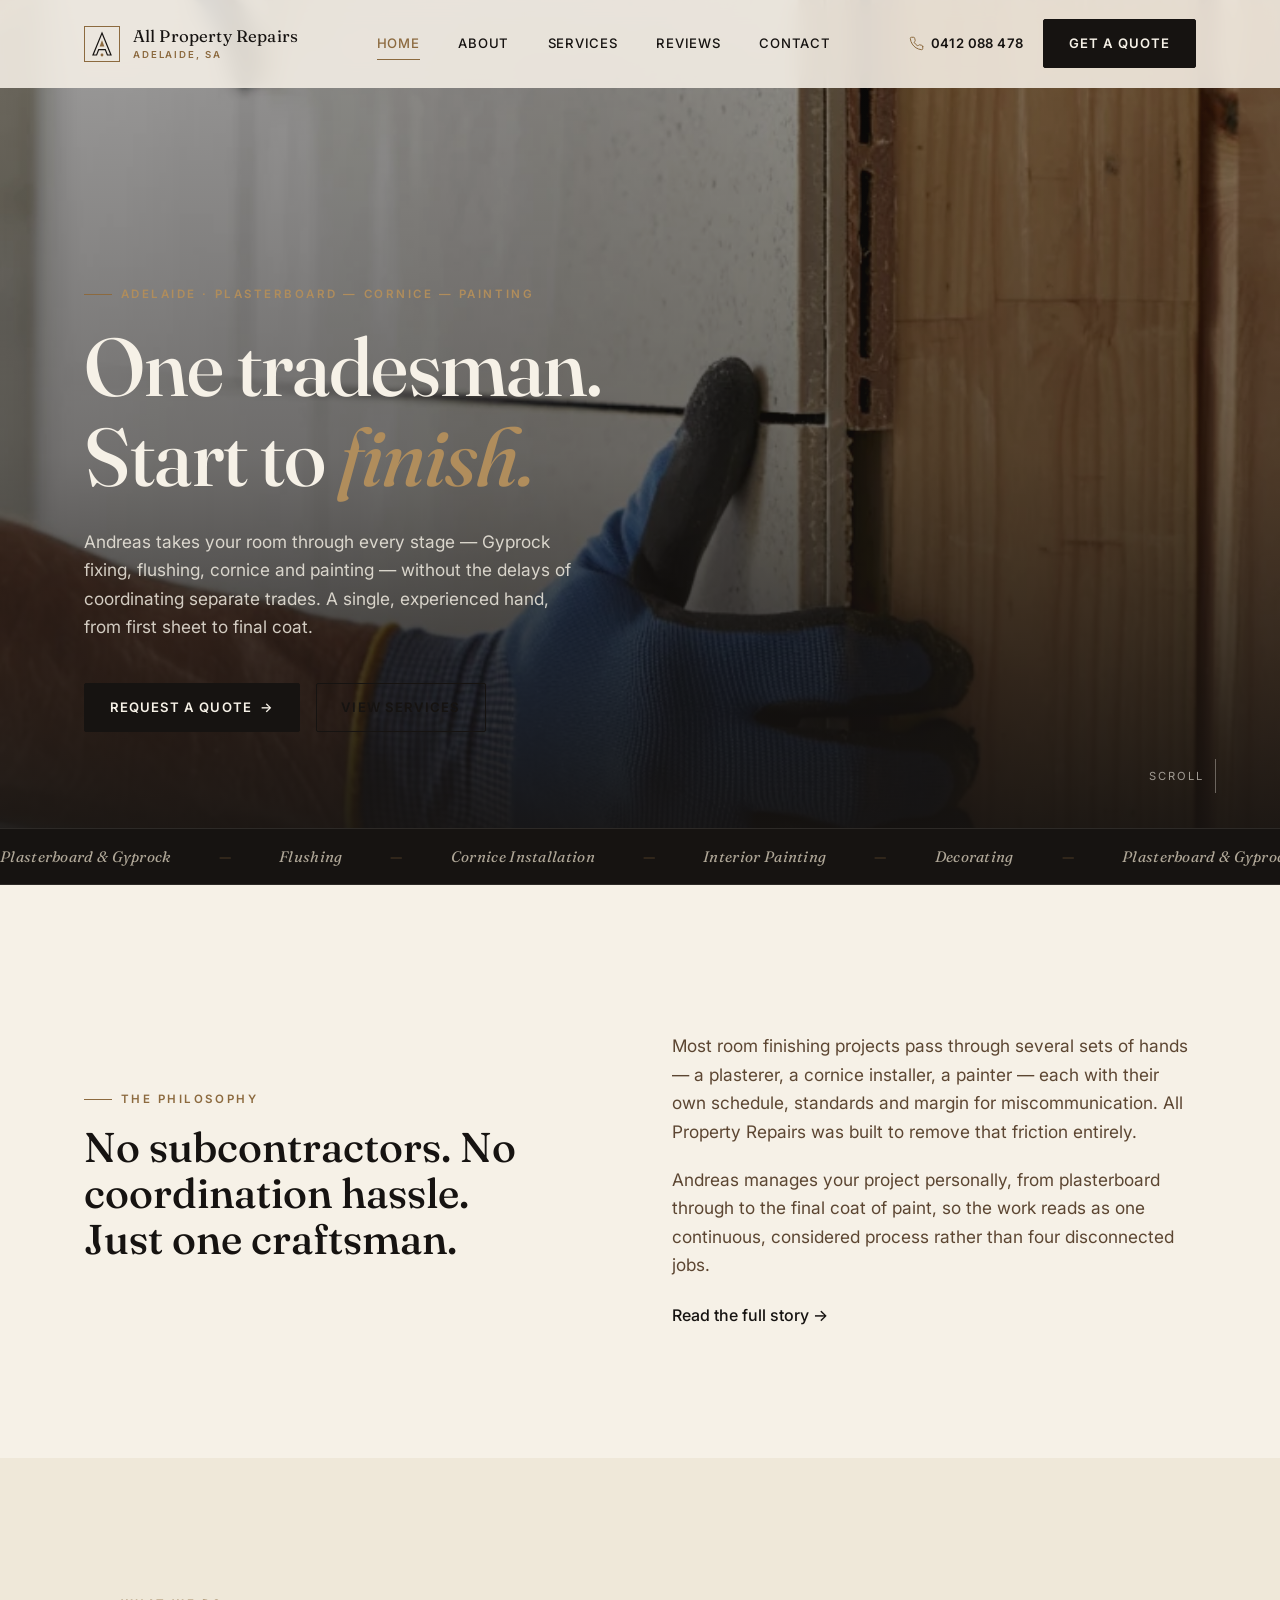
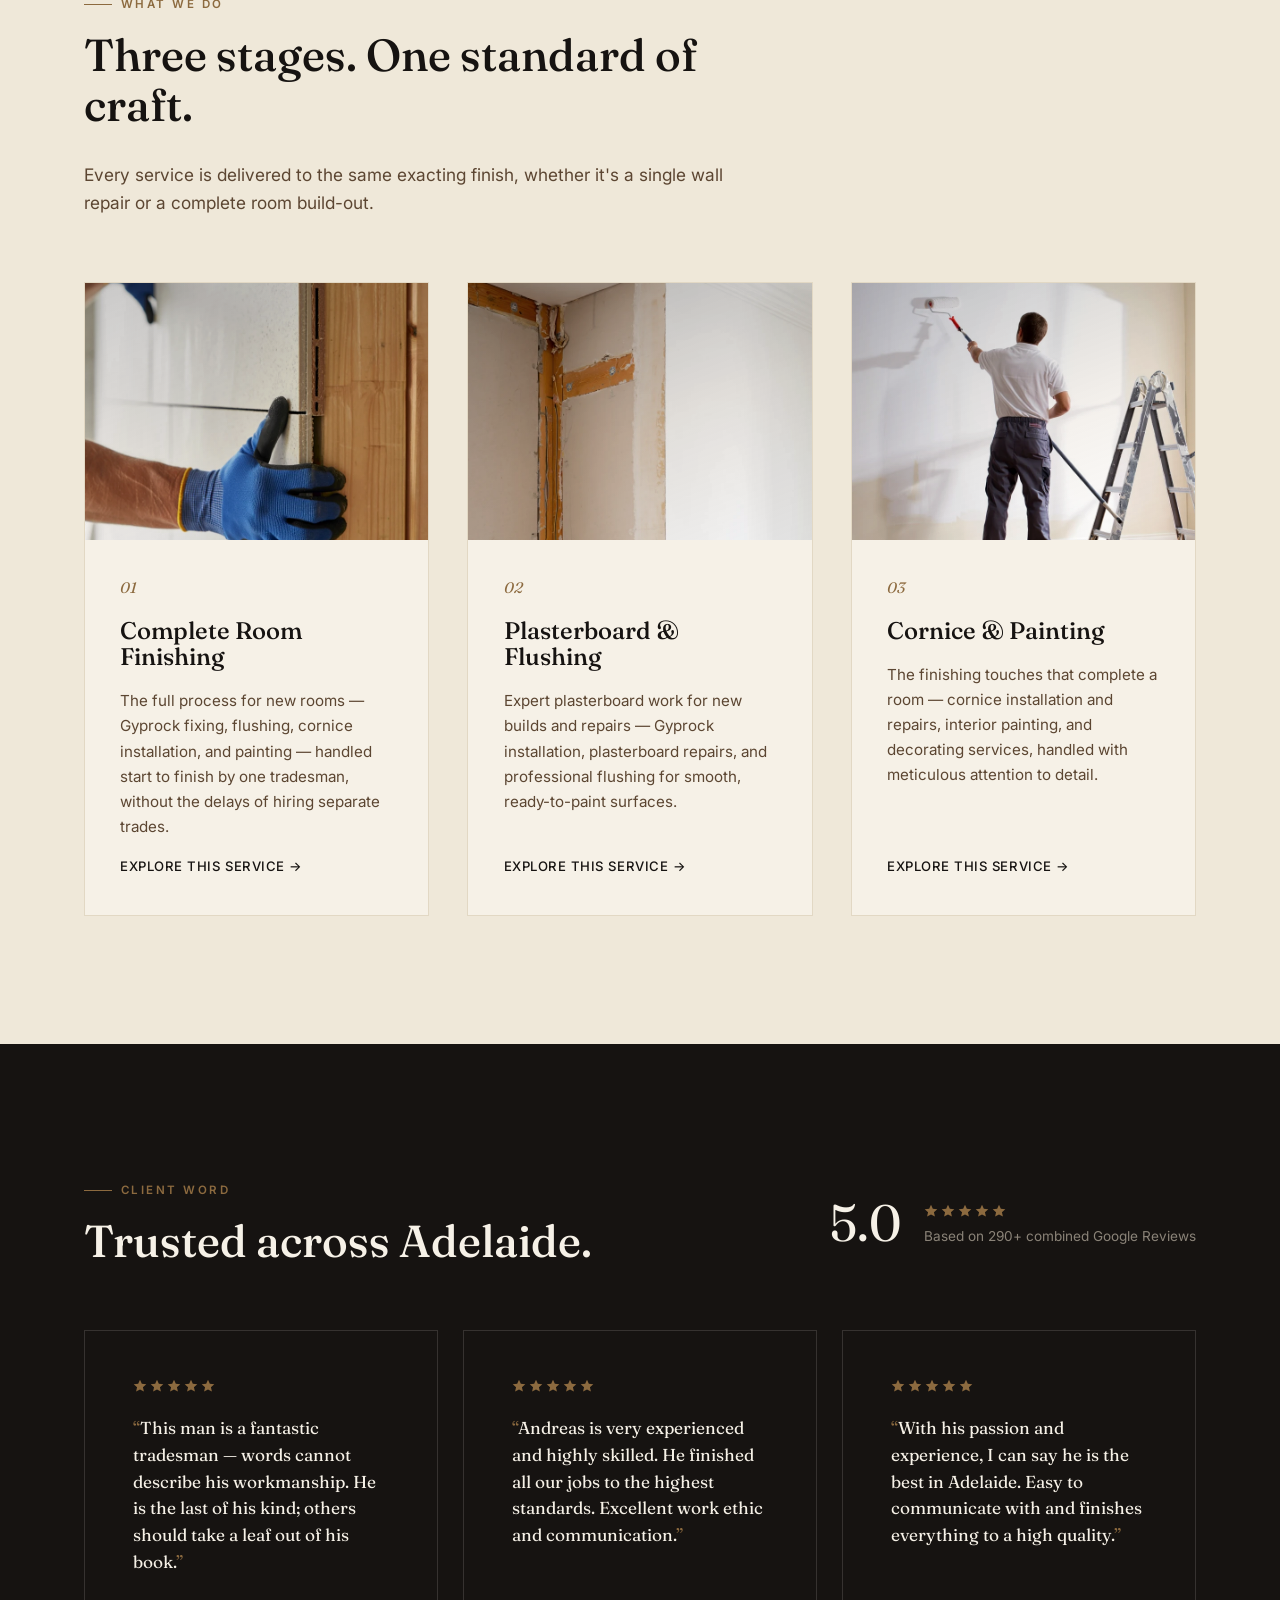
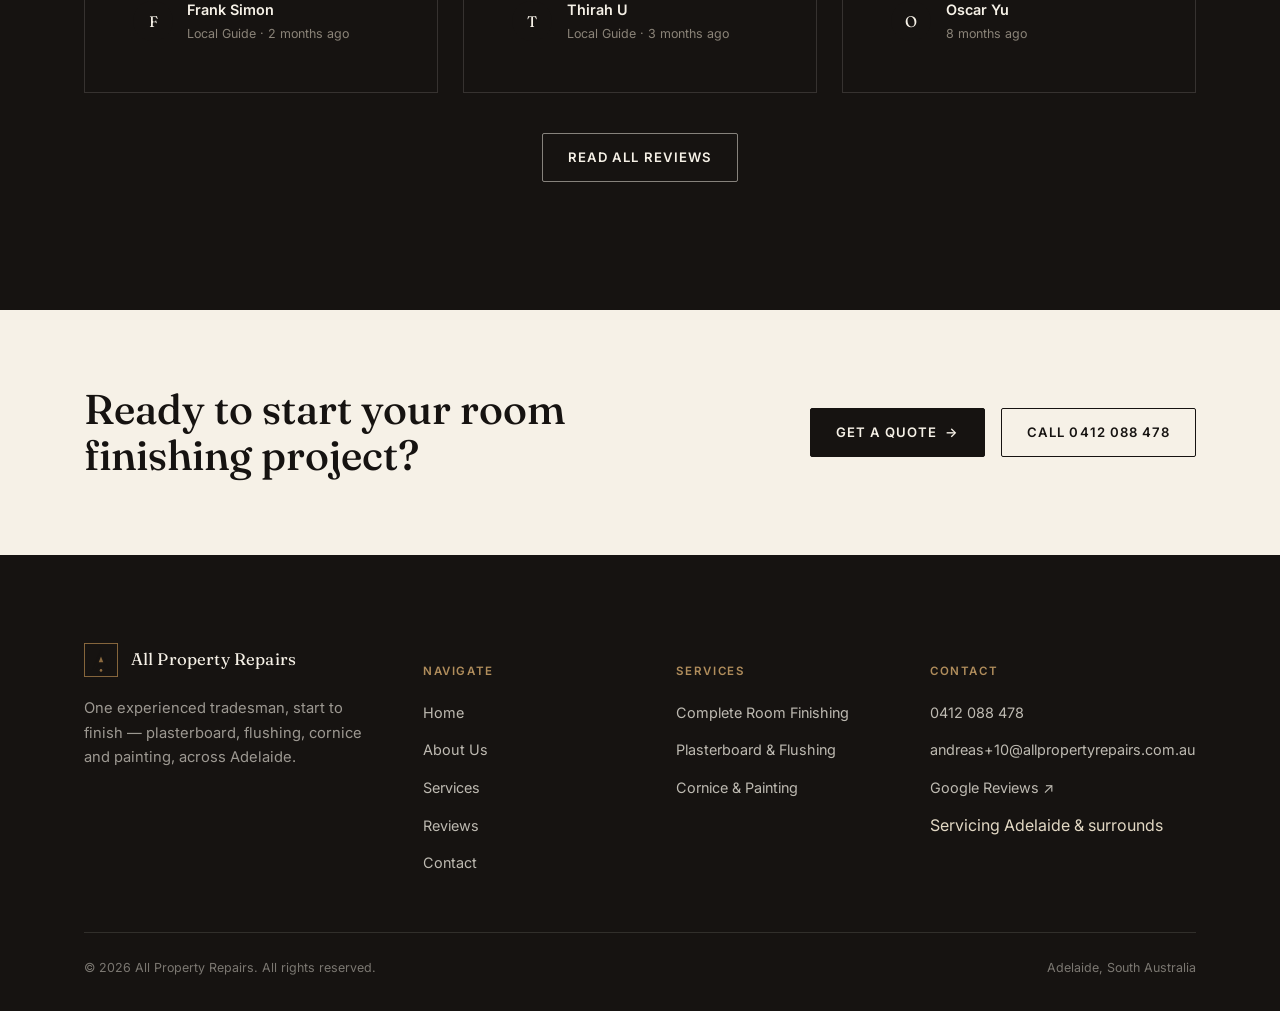
==== commit b7dde3aa: "Replace abstract placeholders with real job photography Wires the three photos the client provided i" ====
--- a/index.html
+++ b/index.html
@@ -50,12 +50,7 @@
   <!-- HERO — placeholder texture panel stands in for a photograph of finished room/cornice work. Swap .hero-media contents for a real photo when available. -->
   <section class="hero">
     <div class="hero-media">
-      <div class="texture-panel">
-        <svg class="motif motif-cornice" viewBox="0 0 300 220" preserveAspectRatio="xMidYMid meet">
-          <path d="M0 20 H60 V50 H110 V90 H170 V150 H300" />
-          <path d="M0 40 H50 V64 H100 V100 H160 V160 H300" opacity="0.5"/>
-        </svg>
-      </div>
+      <img src="assets/img/room-finishing.webp" alt="Andreas fitting a Gyprock plasterboard sheet against timber wall framing" width="1200" height="1200" fetchpriority="high">
     </div>
     <div class="container hero-inner">
       <span class="eyebrow">Adelaide · Plasterboard — Cornice — Painting</span>
@@ -104,22 +99,37 @@
 
       <div class="grid-3 reveal-stagger">
         <article class="pillar">
-          <span class="pillar-num">01</span>
-          <h3>Complete Room Finishing</h3>
-          <p>The full process for new rooms — Gyprock fixing, flushing, cornice installation, and painting — handled start to finish by one tradesman, without the delays of hiring separate trades.</p>
-          <a class="text-link" href="services.html#room-finishing">Explore this service →</a>
+          <div class="pillar-img figure-photo">
+            <img src="assets/img/room-finishing.webp" alt="Gyprock plasterboard sheet being fitted to timber wall framing" loading="lazy">
+          </div>
+          <div class="pillar-body">
+            <span class="pillar-num">01</span>
+            <h3>Complete Room Finishing</h3>
+            <p>The full process for new rooms — Gyprock fixing, flushing, cornice installation, and painting — handled start to finish by one tradesman, without the delays of hiring separate trades.</p>
+            <a class="text-link" href="services.html#room-finishing">Explore this service →</a>
+          </div>
         </article>
         <article class="pillar">
-          <span class="pillar-num">02</span>
-          <h3>Plasterboard &amp; Flushing</h3>
-          <p>Expert plasterboard work for new builds and repairs — Gyprock installation, plasterboard repairs, and professional flushing for smooth, ready-to-paint surfaces.</p>
-          <a class="text-link" href="services.html#plasterboard">Explore this service →</a>
+          <div class="pillar-img figure-photo">
+            <img src="assets/img/plasterboard-flushing.webp" alt="Flushed plasterboard corner beside exposed timber stud framing, with cornice visible on the finished side" loading="lazy">
+          </div>
+          <div class="pillar-body">
+            <span class="pillar-num">02</span>
+            <h3>Plasterboard &amp; Flushing</h3>
+            <p>Expert plasterboard work for new builds and repairs — Gyprock installation, plasterboard repairs, and professional flushing for smooth, ready-to-paint surfaces.</p>
+            <a class="text-link" href="services.html#plasterboard">Explore this service →</a>
+          </div>
         </article>
         <article class="pillar">
-          <span class="pillar-num">03</span>
-          <h3>Cornice &amp; Painting</h3>
-          <p>The finishing touches that complete a room — cornice installation and repairs, interior painting, and decorating services, handled with meticulous attention to detail.</p>
-          <a class="text-link" href="services.html#cornice-painting">Explore this service →</a>
+          <div class="pillar-img figure-photo">
+            <img src="assets/img/cornice-painting.webp" alt="Tradesman painting an interior wall with a roller from a ladder" loading="lazy">
+          </div>
+          <div class="pillar-body">
+            <span class="pillar-num">03</span>
+            <h3>Cornice &amp; Painting</h3>
+            <p>The finishing touches that complete a room — cornice installation and repairs, interior painting, and decorating services, handled with meticulous attention to detail.</p>
+            <a class="text-link" href="services.html#cornice-painting">Explore this service →</a>
+          </div>
         </article>
       </div>
     </div>
--- a/css/style.css
+++ b/css/style.css
@@ -377,6 +377,25 @@
   mix-blend-mode: overlay;
 }
 .texture-panel .motif { position: absolute; z-index: 1; opacity: 0.9; }
+
+/* Real photography treatment — subtle tonal overlay so photos read as art-directed, not raw stock */
+.figure-photo { position: relative; overflow: hidden; background: var(--ink); }
+.figure-photo img {
+  width: 100%; height: 100%; object-fit: cover; display: block;
+  filter: saturate(0.92) contrast(1.03);
+  transition: transform 0.8s var(--ease);
+}
+.figure-photo::after {
+  content: ''; position: absolute; inset: 0; pointer-events: none;
+  background: linear-gradient(160deg, rgba(22,19,17,0.22) 0%, rgba(140,106,63,0.1) 55%, transparent 100%);
+  mix-blend-mode: multiply;
+}
+.figure-photo:hover img { transform: scale(1.045); }
+
+.hero-media img {
+  width: 100%; height: 100%; object-fit: cover; display: block;
+  filter: saturate(0.85) contrast(1.05) brightness(0.92);
+}
 .texture-panel--bone {
   background: var(--bone-dim);
 }
@@ -463,15 +482,20 @@
    --------------------------------------------------------------------- */
 .pillar {
   border: 1px solid var(--bone-line);
-  padding: clamp(1.8rem, 3vw, 2.6rem);
+  padding: 0;
   background: var(--bone);
   transition: border-color 0.4s var(--ease), transform 0.4s var(--ease), box-shadow 0.4s var(--ease);
-  display: flex; flex-direction: column; gap: 1.2rem; height: 100%;
+  display: flex; flex-direction: column; height: 100%; overflow: hidden;
 }
 .pillar:hover {
   border-color: var(--brass);
   transform: translateY(-6px);
   box-shadow: 0 24px 48px -28px rgba(22,19,17,0.35);
+}
+.pillar-img { aspect-ratio: 4/3; }
+.pillar-body {
+  padding: clamp(1.6rem, 3vw, 2.2rem);
+  display: flex; flex-direction: column; gap: 1.1rem; flex: 1;
 }
 .pillar-num {
   font-family: var(--font-display);
@@ -603,31 +627,6 @@
    --------------------------------------------------------------------- */
 .contact-grid { display: grid; grid-template-columns: 1.1fr 1fr; gap: clamp(2.5rem, 5vw, 5rem); align-items: start; }
 @media (max-width: 940px) { .contact-grid { grid-template-columns: 1fr; } }
-
-.field { margin-bottom: 1.4rem; }
-.field label {
-  display: block; font-size: 0.76rem; letter-spacing: 0.08em; text-transform: uppercase;
-  font-weight: 600; color: var(--umber); margin-bottom: 0.6rem;
-}
-.field input, .field textarea, .field select {
-  width: 100%; border: 1px solid var(--bone-line); background: var(--bone);
-  padding: 0.9em 1em; font-family: var(--font-body); font-size: 0.95rem; color: var(--ink);
-  border-radius: var(--radius); transition: border-color 0.3s var(--ease), background 0.3s var(--ease);
-}
-.field input:focus, .field textarea:focus, .field select:focus {
-  outline: none; border-color: var(--brass); background: #fffdf8;
-}
-.field textarea { resize: vertical; min-height: 130px; }
-.field-error { color: var(--err); font-size: 0.78rem; margin-top: 0.45rem; display: none; }
-.field.has-error input, .field.has-error textarea, .field.has-error select { border-color: var(--err); }
-.field.has-error .field-error { display: block; }
-
-.form-status {
-  margin-top: 1.4rem; padding: 1em 1.2em; border-radius: var(--radius);
-  font-size: 0.9rem; display: none; align-items: center; gap: 0.7em;
-}
-.form-status.is-success { display: flex; background: rgba(76,107,79,0.1); color: var(--ok); border: 1px solid rgba(76,107,79,0.3); }
-.form-status.is-error { display: flex; background: rgba(140,63,63,0.08); color: var(--err); border: 1px solid rgba(140,63,63,0.3); }
 
 .info-card {
   border: 1px solid var(--bone-line); padding: clamp(1.8rem, 3vw, 2.4rem);
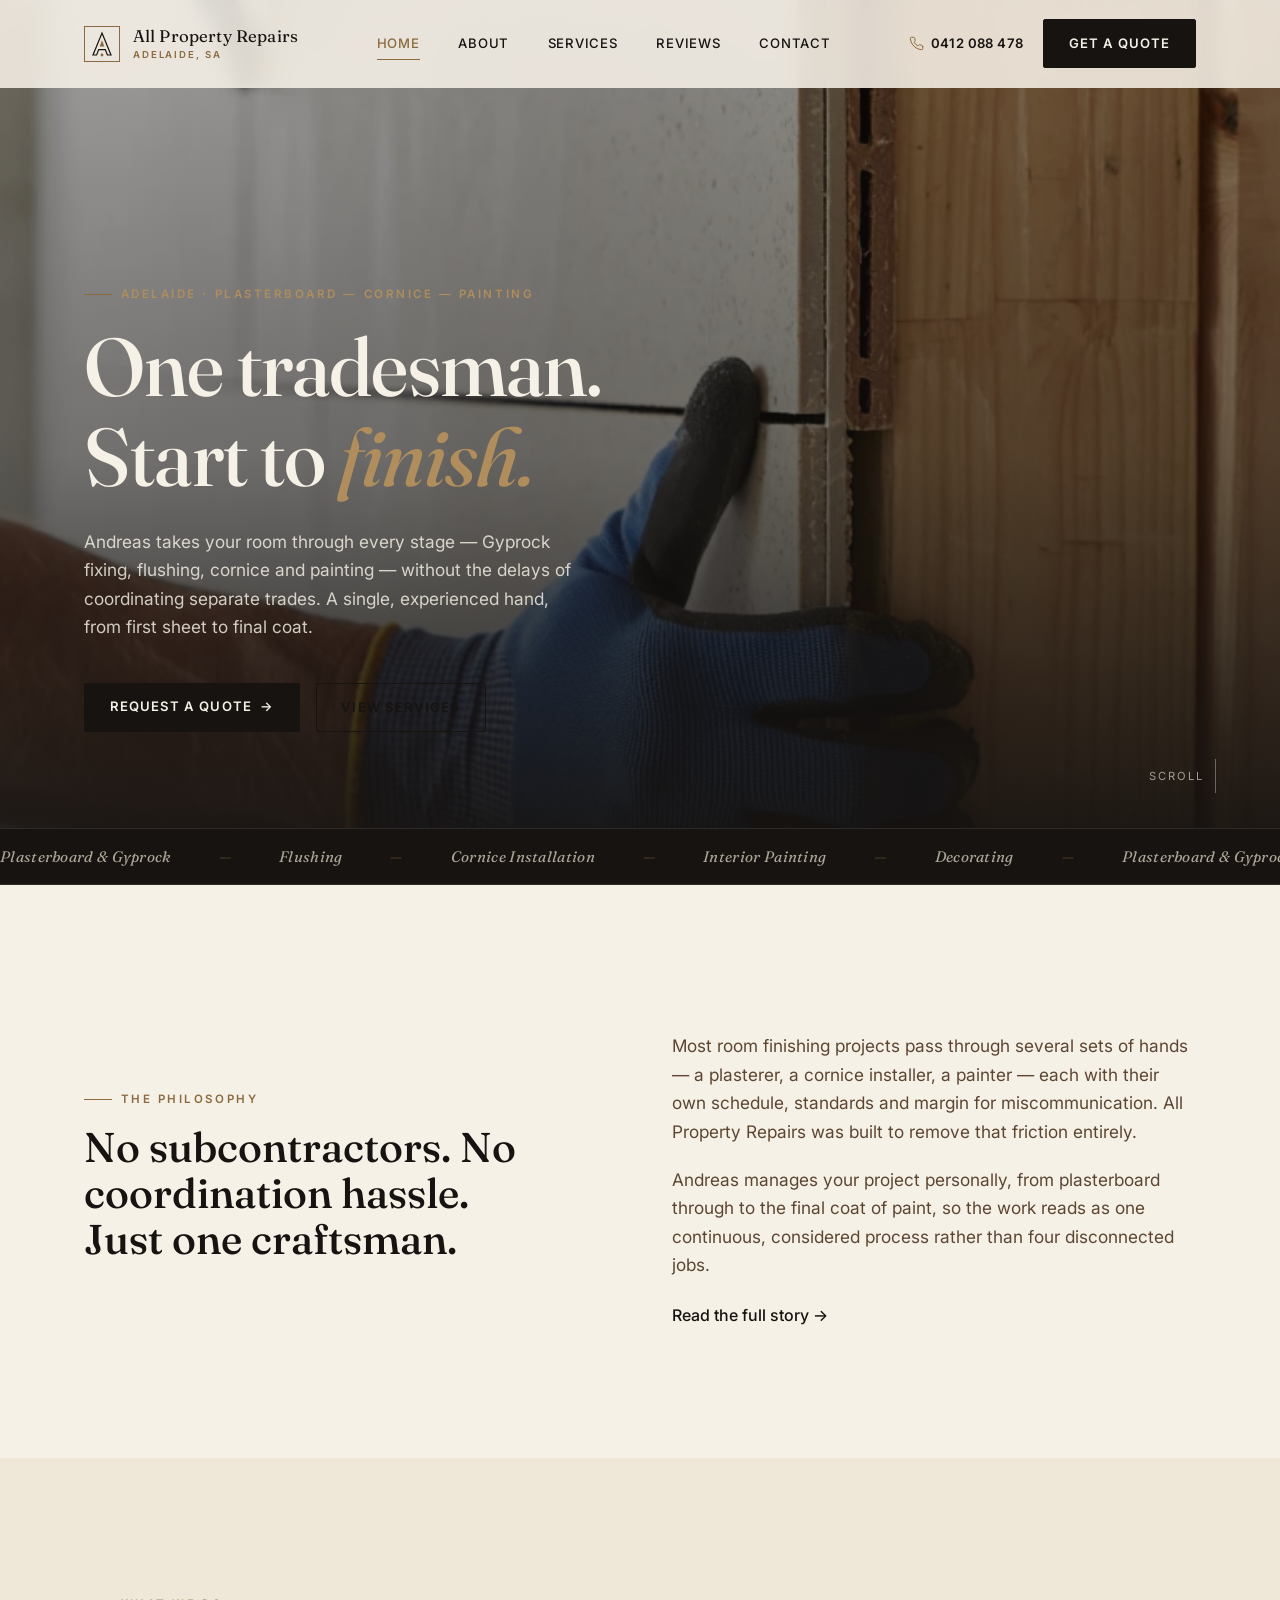
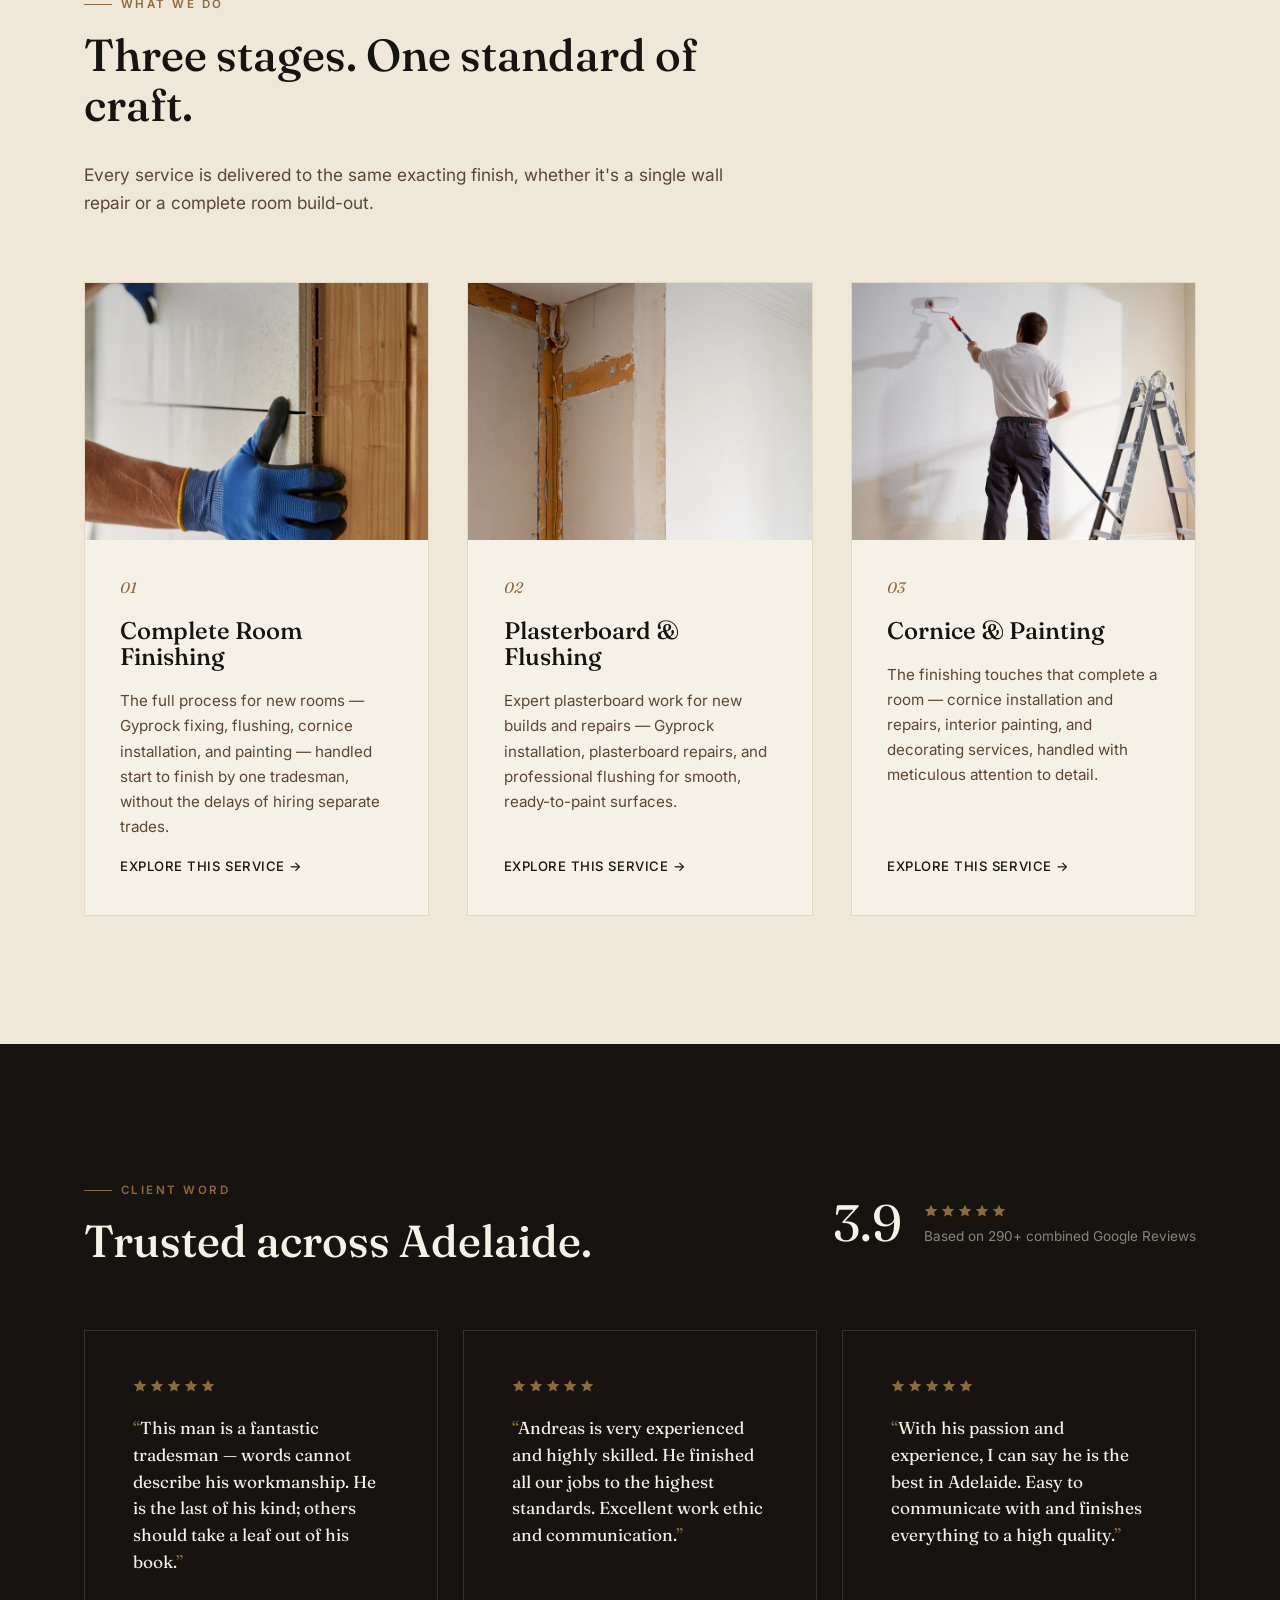
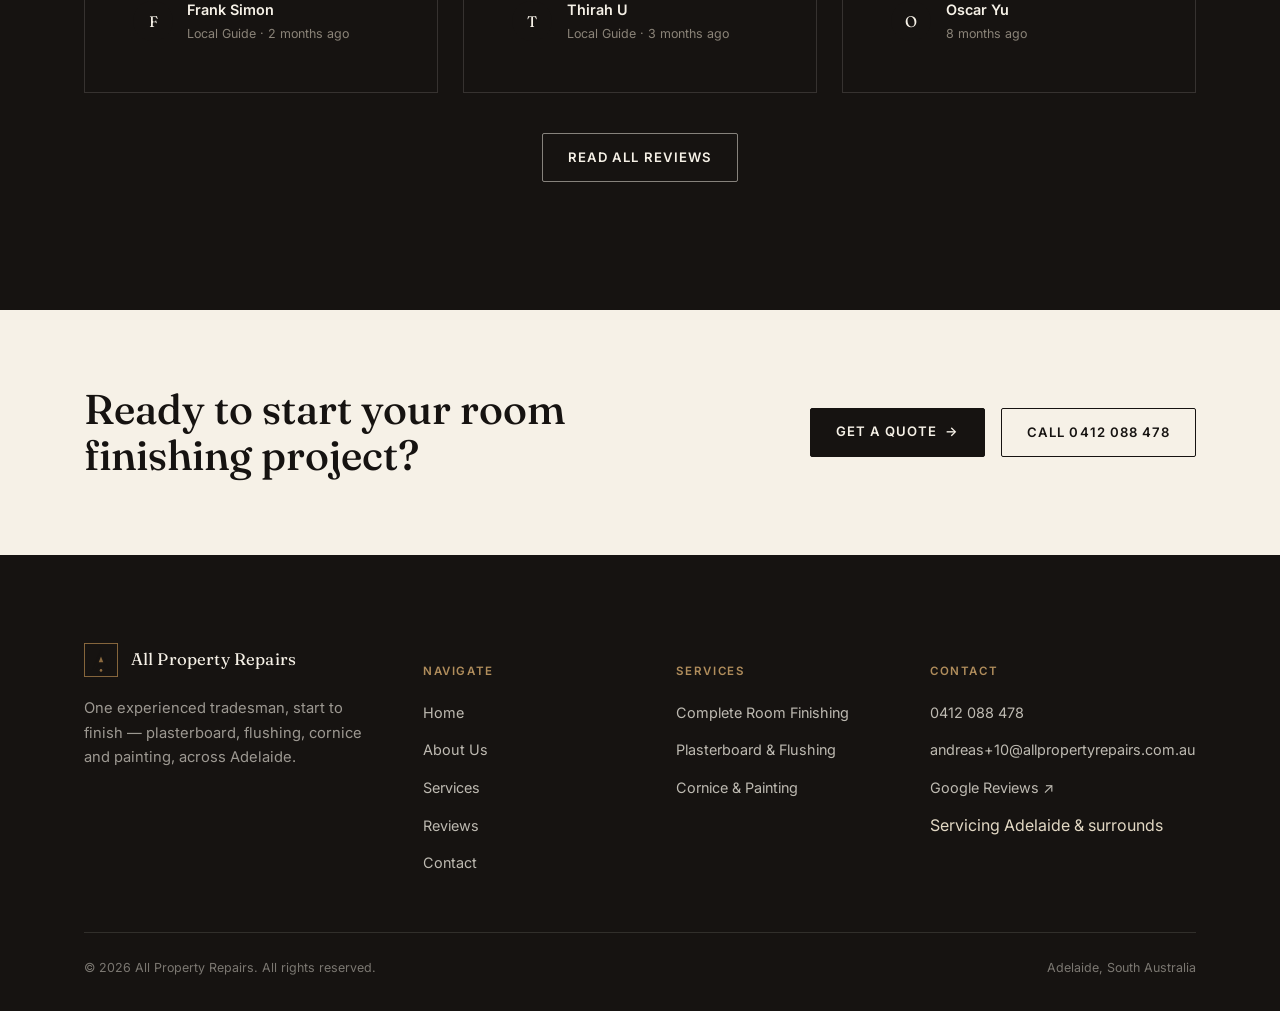
==== commit 39b36929: "Add premium micro-interactions across the site New motion, informed by the ui-ux-pro-max skill's val" ====
--- a/index.html
+++ b/index.html
@@ -47,17 +47,17 @@
 
 <main id="main">
 
-  <!-- HERO — placeholder texture panel stands in for a photograph of finished room/cornice work. Swap .hero-media contents for a real photo when available. -->
+  <!-- HERO -->
   <section class="hero">
-    <div class="hero-media">
+    <div class="hero-media reveal-photo">
       <img src="assets/img/room-finishing.webp" alt="Andreas fitting a Gyprock plasterboard sheet against timber wall framing" width="1200" height="1200" fetchpriority="high">
     </div>
     <div class="container hero-inner">
       <span class="eyebrow">Adelaide · Plasterboard — Cornice — Painting</span>
-      <h1>One tradesman.<br>Start to <em>finish.</em></h1>
+      <h1 class="hero-reveal">One tradesman.<br>Start to <em>finish.</em></h1>
       <p class="hero-lede">Andreas takes your room through every stage — Gyprock fixing, flushing, cornice and painting — without the delays of coordinating separate trades. A single, experienced hand, from first sheet to final coat.</p>
       <div class="hero-actions">
-        <a class="btn btn-primary" href="contact.html">Request a Quote <span class="btn-arrow">→</span></a>
+        <a class="btn btn-primary" href="contact.html" data-magnetic>Request a Quote <span class="btn-arrow">→</span></a>
         <a class="btn btn-ghost" href="services.html">View Services</a>
       </div>
     </div>
@@ -99,7 +99,7 @@
 
       <div class="grid-3 reveal-stagger">
         <article class="pillar">
-          <div class="pillar-img figure-photo">
+          <div class="pillar-img figure-photo reveal-photo">
             <img src="assets/img/room-finishing.webp" alt="Gyprock plasterboard sheet being fitted to timber wall framing" loading="lazy">
           </div>
           <div class="pillar-body">
@@ -110,7 +110,7 @@
           </div>
         </article>
         <article class="pillar">
-          <div class="pillar-img figure-photo">
+          <div class="pillar-img figure-photo reveal-photo">
             <img src="assets/img/plasterboard-flushing.webp" alt="Flushed plasterboard corner beside exposed timber stud framing, with cornice visible on the finished side" loading="lazy">
           </div>
           <div class="pillar-body">
@@ -121,7 +121,7 @@
           </div>
         </article>
         <article class="pillar">
-          <div class="pillar-img figure-photo">
+          <div class="pillar-img figure-photo reveal-photo">
             <img src="assets/img/cornice-painting.webp" alt="Tradesman painting an interior wall with a roller from a ladder" loading="lazy">
           </div>
           <div class="pillar-body">
@@ -144,7 +144,7 @@
           <h2 style="margin-top:1rem; font-size:clamp(2rem,3.6vw,2.8rem); color:var(--bone);">Trusted across Adelaide.</h2>
         </div>
         <div class="rating-summary">
-          <span class="num" style="color:var(--bone);">5.0</span>
+          <span class="num" style="color:var(--bone);" data-count-to="5" data-count-decimals="1">0.0</span>
           <div>
             <span class="stars" aria-hidden="true">
               <svg viewBox="0 0 20 20"><path d="M10 1l2.6 5.9 6.4.6-4.8 4.3 1.4 6.2L10 14.9 4.4 18l1.4-6.2L1 7.5l6.4-.6L10 1z"/></svg>
@@ -214,7 +214,7 @@
     <div class="container cta-band reveal">
       <h2 style="font-size:clamp(1.9rem,3.4vw,2.6rem);">Ready to start your room finishing project?</h2>
       <div style="display:flex; gap:1rem; flex-wrap:wrap;">
-        <a class="btn btn-primary" href="contact.html">Get a Quote <span class="btn-arrow">→</span></a>
+        <a class="btn btn-primary" href="contact.html" data-magnetic>Get a Quote <span class="btn-arrow">→</span></a>
         <a class="btn btn-ghost" href="tel:+61412088478">Call 0412 088 478</a>
       </div>
     </div>
--- a/css/style.css
+++ b/css/style.css
@@ -353,65 +353,79 @@
 @keyframes scrollline { 0% { top: -100%; } 60% { top: 100%; } 100% { top: 100%; } }
 
 /* ---------------------------------------------------------------------
-   Texture panels (placeholder imagery — CSS/SVG built, no external assets)
-   --------------------------------------------------------------------- */
-.texture-panel {
-  position: relative;
-  background: var(--ink);
-  overflow: hidden;
-  isolation: isolate;
-}
-.texture-panel::before {
-  content: '';
-  position: absolute; inset: 0;
-  background-image:
-    radial-gradient(circle at 20% 20%, rgba(140,106,63,0.35), transparent 55%),
-    radial-gradient(circle at 82% 78%, rgba(92,70,50,0.55), transparent 60%),
-    linear-gradient(155deg, #201b17 0%, #161311 45%, #0f0d0b 100%);
-}
-.texture-panel::after {
-  content: '';
-  position: absolute; inset: 0;
-  opacity: 0.5;
-  background-image: url("data:image/svg+xml,%3Csvg xmlns='http://www.w3.org/2000/svg' width='160' height='160'%3E%3Cfilter id='n'%3E%3CfeTurbulence type='fractalNoise' baseFrequency='0.9' numOctaves='2' stitchTiles='stitch'/%3E%3CfeColorMatrix type='saturate' values='0'/%3E%3C/filter%3E%3Crect width='100%25' height='100%25' filter='url(%23n)' opacity='0.28'/%3E%3C/svg%3E");
-  mix-blend-mode: overlay;
-}
-.texture-panel .motif { position: absolute; z-index: 1; opacity: 0.9; }
-
-/* Real photography treatment — subtle tonal overlay so photos read as art-directed, not raw stock */
+   Real photography treatment — subtle tonal overlay so photos read as art-directed, not raw stock
+   --------------------------------------------------------------------- */
 .figure-photo { position: relative; overflow: hidden; background: var(--ink); }
 .figure-photo img {
   width: 100%; height: 100%; object-fit: cover; display: block;
   filter: saturate(0.92) contrast(1.03);
-  transition: transform 0.8s var(--ease);
+  transition: transform 1.1s var(--ease);
 }
 .figure-photo::after {
   content: ''; position: absolute; inset: 0; pointer-events: none;
   background: linear-gradient(160deg, rgba(22,19,17,0.22) 0%, rgba(140,106,63,0.1) 55%, transparent 100%);
   mix-blend-mode: multiply;
 }
-.figure-photo:hover img { transform: scale(1.045); }
+.figure-photo:hover img { transform: scale(1.06); }
 
 .hero-media img {
   width: 100%; height: 100%; object-fit: cover; display: block;
   filter: saturate(0.85) contrast(1.05) brightness(0.92);
 }
-.texture-panel--bone {
-  background: var(--bone-dim);
-}
-.texture-panel--bone::before {
-  background-image:
-    radial-gradient(circle at 15% 15%, rgba(140,106,63,0.18), transparent 55%),
-    linear-gradient(155deg, #f2ead9 0%, #efe8d9 60%, #e6dcc4 100%);
-}
-.texture-panel--bone::after { opacity: 0.18; }
-
-/* Cornice-profile line motif (SVG, inline) */
-.motif-cornice {
-  position: absolute; right: 6%; bottom: 8%; width: 46%; max-width: 340px;
-  stroke: var(--brass-light); stroke-width: 1; fill: none; opacity: 0.55;
-}
-.texture-panel--bone .motif-cornice { stroke: var(--brass); opacity: 0.4; }
+
+/* Curtain-reveal for photography: an opaque curtain retracts over the photo on scroll-into-view,
+   paired with a slow settle scale on the image. Note: the reveal must NOT be done by clip-path
+   on the observed element itself — Chromium collapses an element's own intersection ratio to 0
+   when it is fully clip-path-hidden, so IntersectionObserver would never fire "visible". Instead
+   the curtain is a ::before overlay, leaving the observed element's own box unclipped. */
+.js .reveal-photo img { transform: scale(1.12); }
+.reveal-photo img {
+  transition: transform 1.4s var(--ease), filter 1.4s var(--ease);
+}
+.js .reveal-photo::before {
+  content: '';
+  position: absolute; inset: 0; z-index: 3;
+  background: var(--ink);
+  transform: scaleY(1);
+  transform-origin: bottom;
+  transition: transform 1.05s var(--ease);
+}
+.reveal-photo.is-visible::before { transform: scaleY(0); }
+.reveal-photo.is-visible img { transform: scale(1); }
+
+/* ---------------------------------------------------------------------
+   Scroll progress bar
+   --------------------------------------------------------------------- */
+.scroll-progress {
+  position: fixed; top: 0; left: 0; height: 2px; width: 100%;
+  z-index: 600; transform-origin: left; transform: scaleX(0);
+  background: var(--brass); pointer-events: none;
+}
+
+/* ---------------------------------------------------------------------
+   Hero heading reveal (pure CSS, no JS dependency)
+   --------------------------------------------------------------------- */
+@keyframes heading-reveal {
+  from { opacity: 0; transform: translateY(22px); }
+  to { opacity: 1; transform: translateY(0); }
+}
+.hero-reveal {
+  animation: heading-reveal 0.9s var(--ease) both;
+  animation-delay: 0.15s;
+}
+.hero-reveal + .hero-lede,
+.hero .eyebrow + .hero-reveal + * { animation-delay: 0.3s; }
+.hero .eyebrow { animation: heading-reveal 0.7s var(--ease) both; }
+.hero-lede { animation: heading-reveal 0.9s var(--ease) both; animation-delay: 0.32s; }
+.hero-actions { animation: heading-reveal 0.9s var(--ease) both; animation-delay: 0.46s; }
+@media (prefers-reduced-motion: reduce) {
+  .hero-reveal, .hero .eyebrow, .hero-lede, .hero-actions { animation: none; }
+}
+
+/* ---------------------------------------------------------------------
+   Magnetic CTA (desktop pointer only, subtle pull toward cursor)
+   --------------------------------------------------------------------- */
+[data-magnetic] { transition: transform 0.35s var(--ease); will-change: transform; }
 
 /* ---------------------------------------------------------------------
    Marquee strip
@@ -430,6 +444,7 @@
   gap: 3rem;
   animation: marquee 34s linear infinite;
 }
+.strip:hover .strip-track { animation-play-state: paused; }
 .strip-track span {
   font-family: var(--font-display);
   font-style: italic;
@@ -587,6 +602,17 @@
 .carousel-arrows button:hover svg { stroke: var(--bone); }
 .carousel-arrows svg { width: 16px; height: 16px; stroke: var(--ink); transition: stroke 0.35s var(--ease); }
 
+.carousel-progress {
+  height: 1px; width: 100%; background: var(--bone-line); margin-top: 1.6rem;
+  position: relative; overflow: hidden;
+}
+.carousel-progress-bar {
+  position: absolute; inset: 0; width: 100%; height: 100%;
+  background: var(--brass); transform-origin: left; transform: scaleX(0);
+}
+.carousel-progress-bar.is-animating { animation: carousel-fill linear; }
+@keyframes carousel-fill { from { transform: scaleX(0); } to { transform: scaleX(1); } }
+
 /* ---------------------------------------------------------------------
    Testimonial teaser (home)
    --------------------------------------------------------------------- */
@@ -639,16 +665,6 @@
 .hours-table { width: 100%; border-collapse: collapse; font-size: 0.92rem; }
 .hours-table td { padding-block: 0.5rem; border-top: 1px solid var(--bone-line); }
 .hours-table td:last-child { text-align: right; color: var(--umber); font-weight: 500; }
-
-.service-area-panel {
-  aspect-ratio: 4/3; position: relative; overflow: hidden; border: 1px solid var(--bone-line);
-}
-.service-area-panel svg { position: absolute; inset: 0; width: 100%; height: 100%; }
-.service-area-label {
-  position: absolute; left: 1.4rem; bottom: 1.4rem; z-index: 2;
-  color: var(--bone); font-family: var(--font-display); font-size: 1.1rem;
-}
-.service-area-label small { display: block; font-family: var(--font-body); font-size: 0.68rem; letter-spacing: 0.14em; text-transform: uppercase; color: var(--brass-light); margin-top: 0.3rem; }
 
 /* ---------------------------------------------------------------------
    Footer
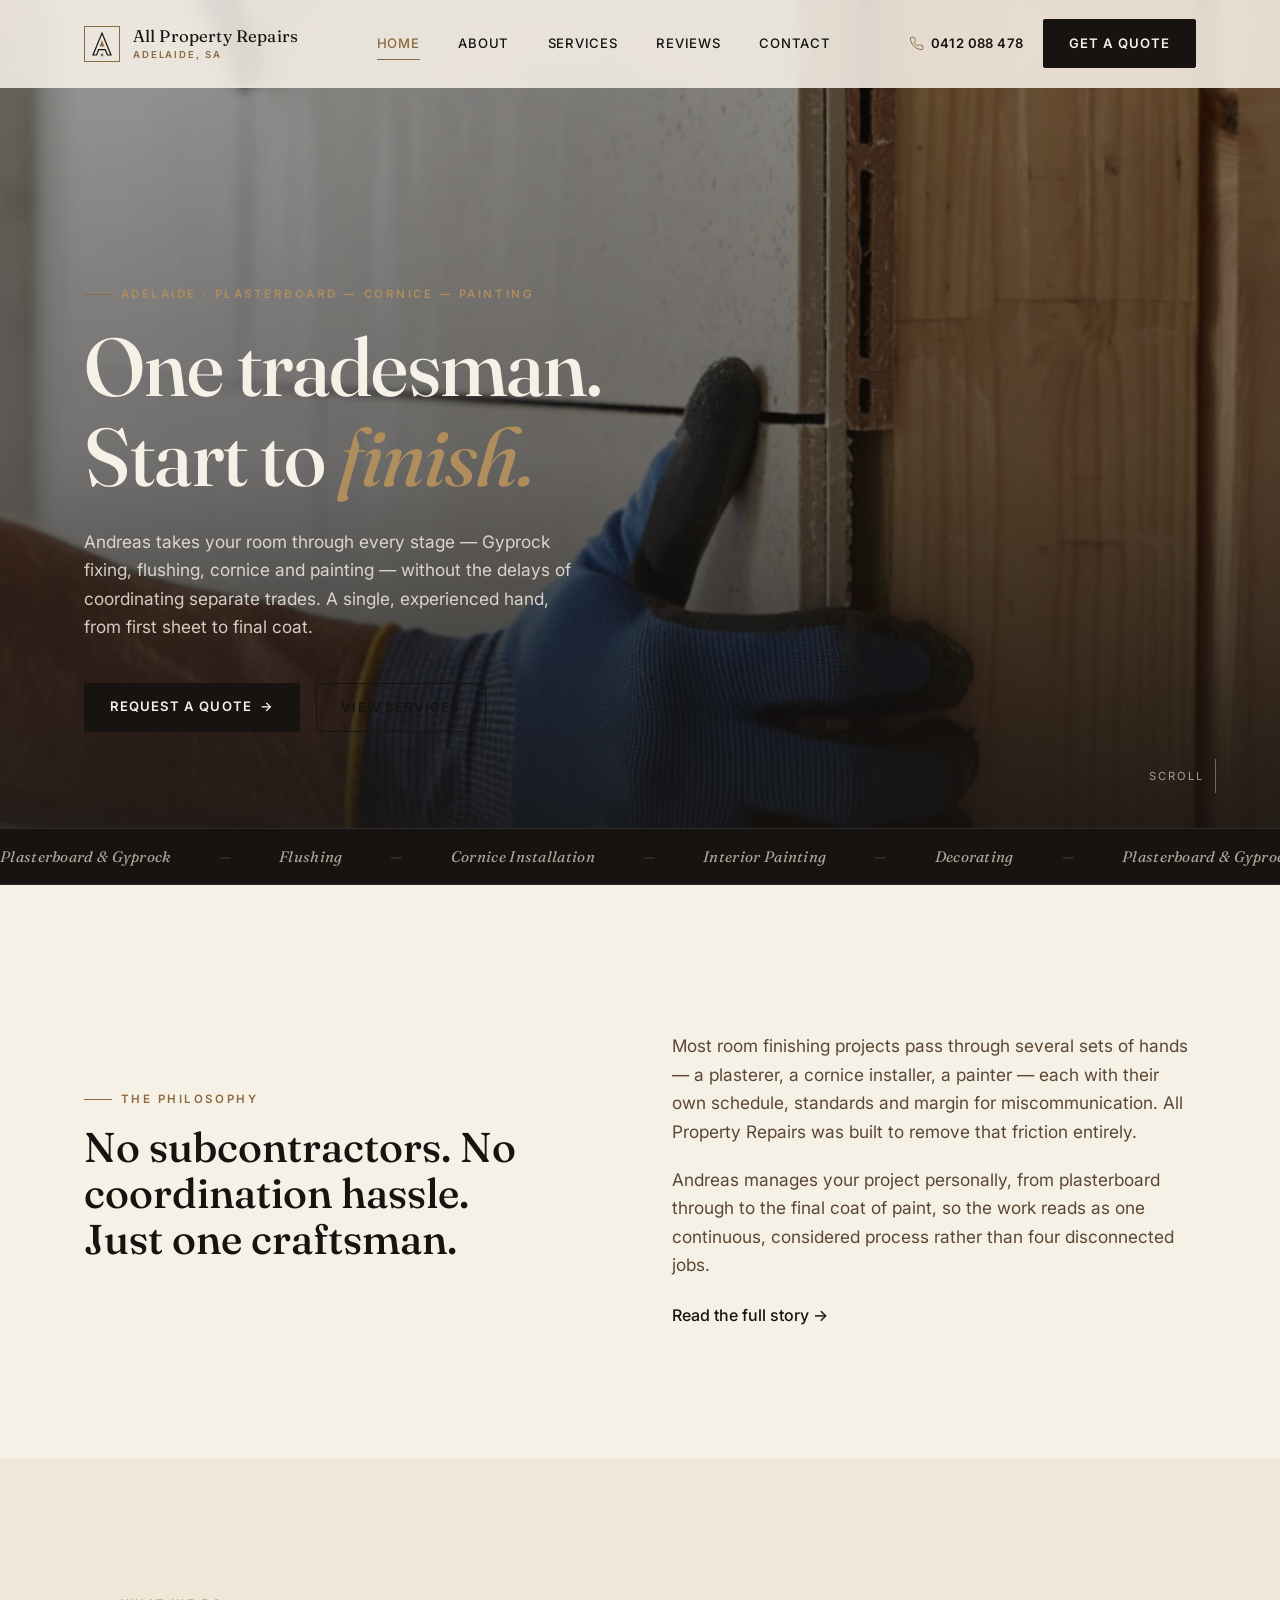
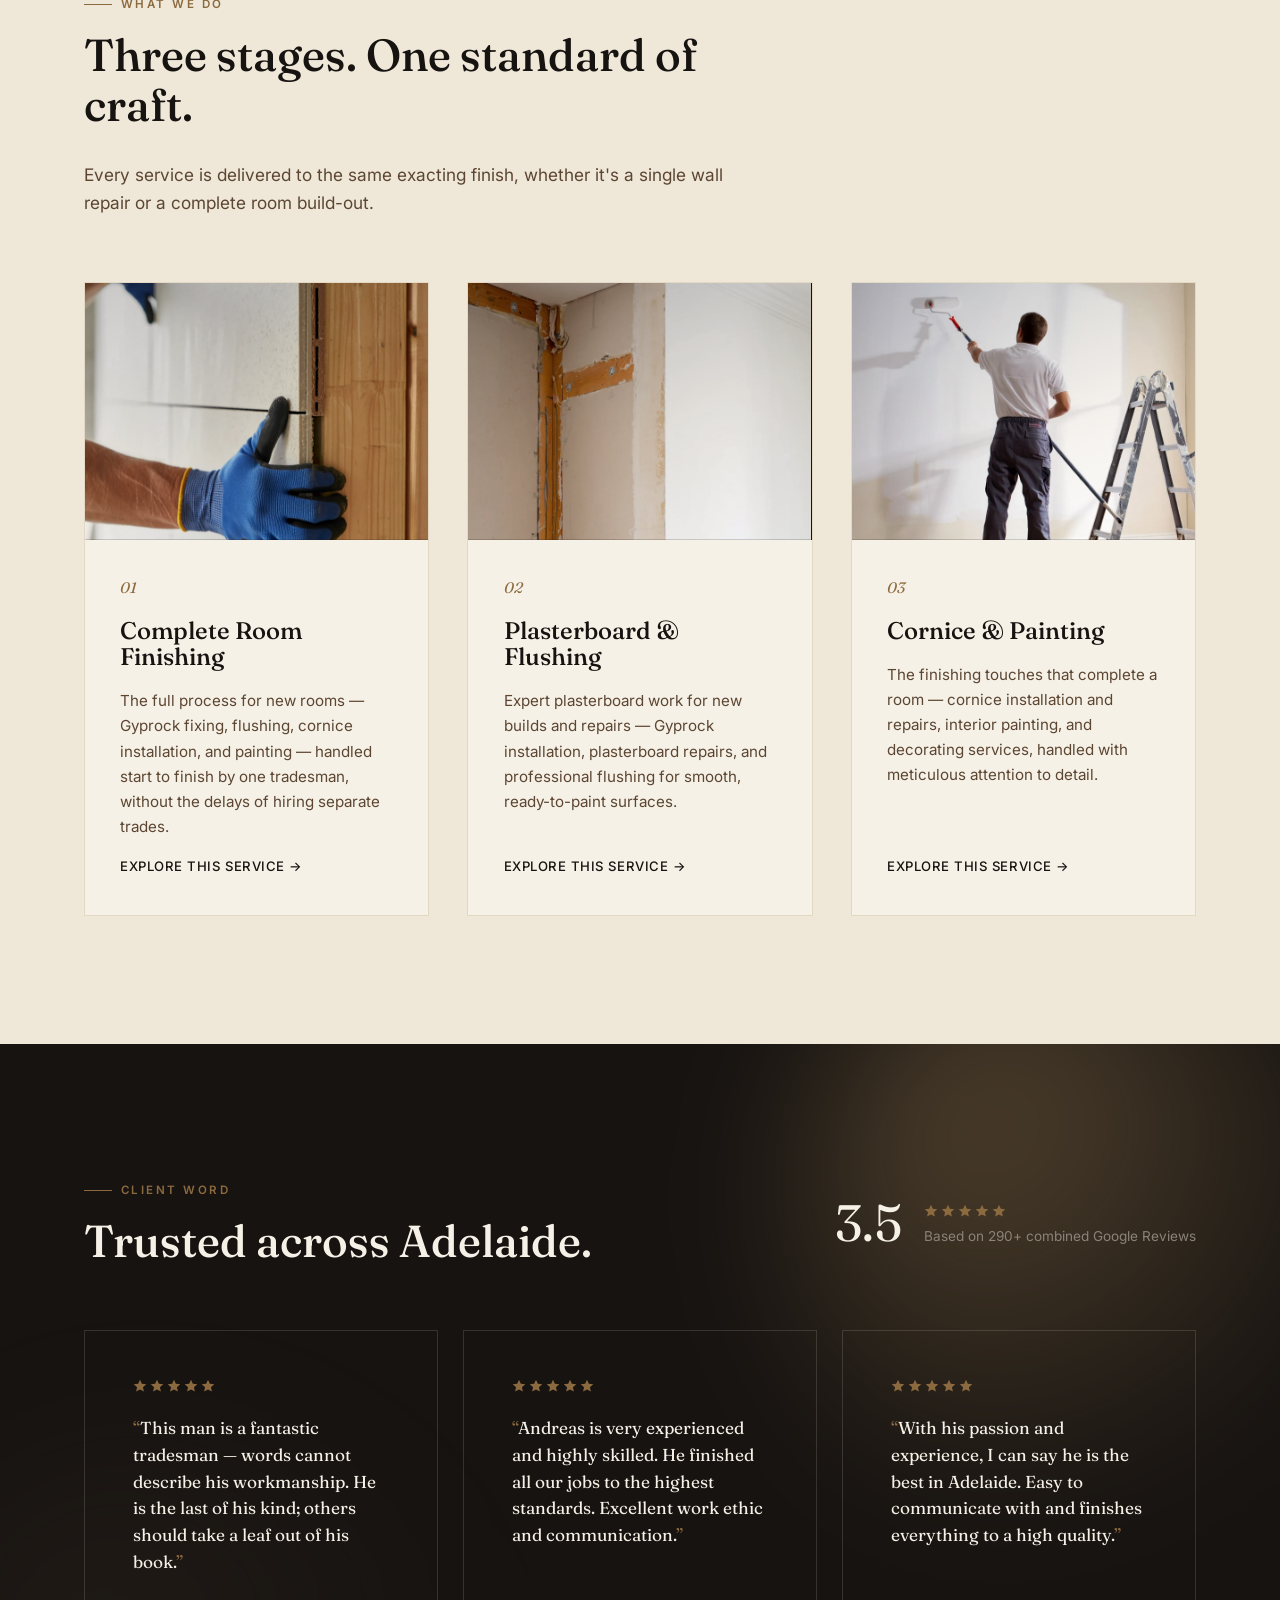
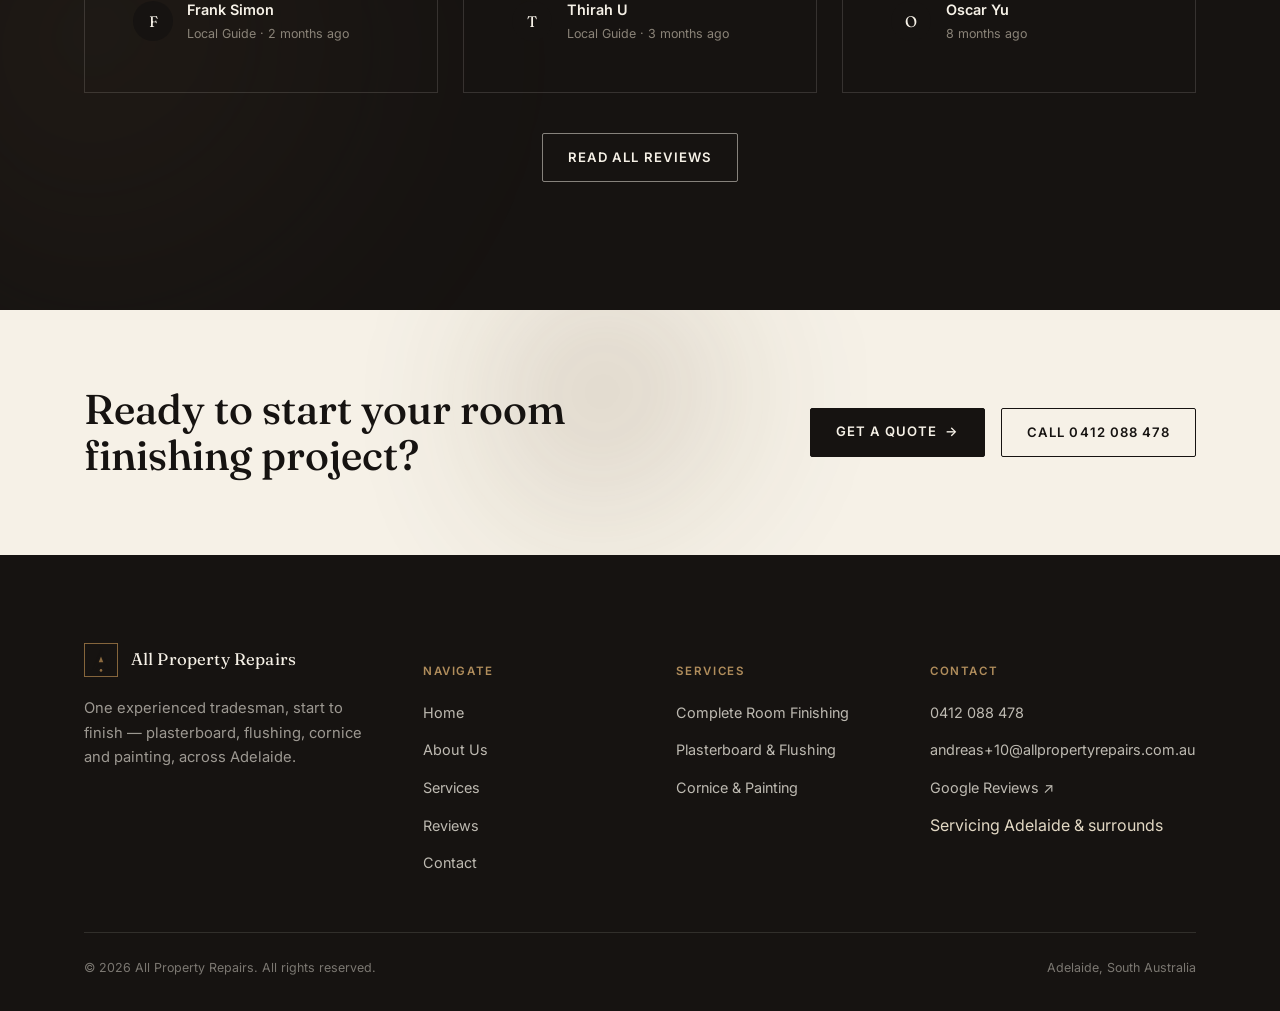
==== commit 087ce183: "Add ambient glow morph and hero parallax for more "live" visual depth New live-visual layer, kept to" ====
--- a/index.html
+++ b/index.html
@@ -136,7 +136,9 @@
   </section>
 
   <!-- REVIEW TEASER -->
-  <section class="section section--ink">
+  <section class="section section--ink section--ambient">
+    <div class="ambient-glow ambient-glow--brass ambient-glow--top-right" aria-hidden="true"></div>
+    <div class="ambient-glow ambient-glow--umber ambient-glow--bottom-left" aria-hidden="true"></div>
     <div class="container">
       <div class="kicker-row reveal">
         <div>
@@ -210,7 +212,8 @@
   </section>
 
   <!-- CTA -->
-  <section class="section section--tight">
+  <section class="section section--tight section--ambient">
+    <div class="ambient-glow ambient-glow--umber ambient-glow--center ambient-glow--sm" aria-hidden="true"></div>
     <div class="container cta-band reveal">
       <h2 style="font-size:clamp(1.9rem,3.4vw,2.6rem);">Ready to start your room finishing project?</h2>
       <div style="display:flex; gap:1rem; flex-wrap:wrap;">
--- a/css/style.css
+++ b/css/style.css
@@ -83,11 +83,69 @@
   display: inline-block;
 }
 
-.section { padding-block: var(--section-y); }
+.section { padding-block: var(--section-y); position: relative; }
 .section--tight { padding-block: clamp(3rem, 6vw, 5rem); }
 .section--ink { background: var(--ink); color: var(--bone); }
 .section--ink h1, .section--ink h2, .section--ink h3 { color: var(--bone); }
 .section--dim { background: var(--bone-dim); }
+.section--ambient { overflow: hidden; }
+
+/* ---------------------------------------------------------------------
+   Ambient glow — soft morphing light, not a decorative "blob".
+   Reads as warm light drifting behind content; kept monochrome/tonal
+   and heavily blurred so it never competes with type or photography.
+   --------------------------------------------------------------------- */
+.ambient-glow {
+  position: absolute;
+  width: 46vw; height: 46vw;
+  max-width: 620px; max-height: 620px;
+  min-width: 320px; min-height: 320px;
+  border-radius: 42% 58% 65% 35% / 45% 45% 55% 55%;
+  filter: blur(clamp(48px, 6vw, 90px));
+  pointer-events: none;
+  z-index: 0;
+  opacity: 0.7;
+  animation: ambient-morph 22s ease-in-out infinite, ambient-drift 28s ease-in-out infinite;
+}
+.ambient-glow--brass {
+  background: radial-gradient(circle at 32% 30%, rgba(176,141,92,0.55), rgba(176,141,92,0) 72%);
+}
+.ambient-glow--umber {
+  background: radial-gradient(circle at 32% 30%, rgba(92,70,50,0.28), rgba(92,70,50,0) 72%);
+  opacity: 0.55;
+}
+.ambient-glow--top-right { top: -12%; right: -8%; }
+.ambient-glow--bottom-left { bottom: -14%; left: -8%; animation-delay: -9s, -4s; }
+.ambient-glow--center { top: 50%; left: 50%; transform: translate(-50%, -50%); }
+
+/* Compact variant for short CTA-band sections, where the default size would
+   overflow the section height and get clipped down to a barely-visible sliver. */
+.ambient-glow--sm {
+  width: 26vw; height: 26vw;
+  max-width: 320px; max-height: 320px;
+  min-width: 200px; min-height: 200px;
+  opacity: 0.85;
+}
+
+@keyframes ambient-morph {
+  0%, 100% { border-radius: 42% 58% 65% 35% / 45% 45% 55% 55%; }
+  33%      { border-radius: 63% 37% 41% 59% / 51% 61% 39% 49%; }
+  66%      { border-radius: 37% 63% 56% 44% / 63% 41% 59% 37%; }
+}
+@keyframes ambient-drift {
+  0%, 100% { transform: translate(0, 0) scale(1); }
+  50%      { transform: translate(4%, -5%) scale(1.08); }
+}
+.ambient-glow--center { animation-name: ambient-morph, ambient-drift-center; }
+@keyframes ambient-drift-center {
+  0%, 100% { transform: translate(-50%, -50%) scale(1); }
+  50%      { transform: translate(calc(-50% + 3%), calc(-50% - 4%)) scale(1.06); }
+}
+@media (prefers-reduced-motion: reduce) {
+  .ambient-glow { animation: none; }
+}
+.section--ambient > .container,
+.section--ambient > .hero-inner { position: relative; z-index: 1; }
 
 .hr {
   border: none;
@@ -297,8 +355,11 @@
 }
 .hero-media {
   position: absolute;
-  inset: 0;
+  top: -6%; left: 0; right: 0; height: 112%;
   z-index: 0;
+  --parallax-y: 0px;
+  transform: translateY(var(--parallax-y));
+  will-change: transform;
 }
 .hero-media .texture-panel { width: 100%; height: 100%; }
 .hero-media::after {
@@ -356,32 +417,33 @@
    Real photography treatment — subtle tonal overlay so photos read as art-directed, not raw stock
    --------------------------------------------------------------------- */
 .figure-photo { position: relative; overflow: hidden; background: var(--ink); }
-.figure-photo img {
+.figure-photo img,
+.hero-media img {
   width: 100%; height: 100%; object-fit: cover; display: block;
-  filter: saturate(0.92) contrast(1.03);
+  --img-scale: 1;
+  transform: scale(var(--img-scale));
   transition: transform 1.1s var(--ease);
-}
+  will-change: transform;
+}
+.figure-photo img { filter: saturate(0.92) contrast(1.03); }
+.hero-media img { filter: saturate(0.85) contrast(1.05) brightness(0.92); }
 .figure-photo::after {
   content: ''; position: absolute; inset: 0; pointer-events: none;
   background: linear-gradient(160deg, rgba(22,19,17,0.22) 0%, rgba(140,106,63,0.1) 55%, transparent 100%);
   mix-blend-mode: multiply;
 }
-.figure-photo:hover img { transform: scale(1.06); }
-
-.hero-media img {
-  width: 100%; height: 100%; object-fit: cover; display: block;
-  filter: saturate(0.85) contrast(1.05) brightness(0.92);
-}
 
 /* Curtain-reveal for photography: an opaque curtain retracts over the photo on scroll-into-view,
    paired with a slow settle scale on the image. Note: the reveal must NOT be done by clip-path
    on the observed element itself — Chromium collapses an element's own intersection ratio to 0
    when it is fully clip-path-hidden, so IntersectionObserver would never fire "visible". Instead
-   the curtain is a ::before overlay, leaving the observed element's own box unclipped. */
-.js .reveal-photo img { transform: scale(1.12); }
-.reveal-photo img {
-  transition: transform 1.4s var(--ease), filter 1.4s var(--ease);
-}
+   the curtain is a ::before overlay, leaving the observed element's own box unclipped.
+   Scale and parallax both drive the same --img-scale/--parallax-y custom properties feeding one
+   transform, rather than competing transform shorthand rules (which have equal specificity and
+   silently fight each other on cascade order — e.g. hover-zoom losing to the reveal's scale(1)
+   once an element is marked visible). */
+.js .reveal-photo img { --img-scale: 1.12; }
+.reveal-photo img { transition: transform 1.4s var(--ease), filter 1.4s var(--ease); }
 .js .reveal-photo::before {
   content: '';
   position: absolute; inset: 0; z-index: 3;
@@ -391,7 +453,8 @@
   transition: transform 1.05s var(--ease);
 }
 .reveal-photo.is-visible::before { transform: scaleY(0); }
-.reveal-photo.is-visible img { transform: scale(1); }
+.reveal-photo.is-visible img { --img-scale: 1; }
+.figure-photo:hover img { --img-scale: 1.06; }
 
 /* ---------------------------------------------------------------------
    Scroll progress bar
